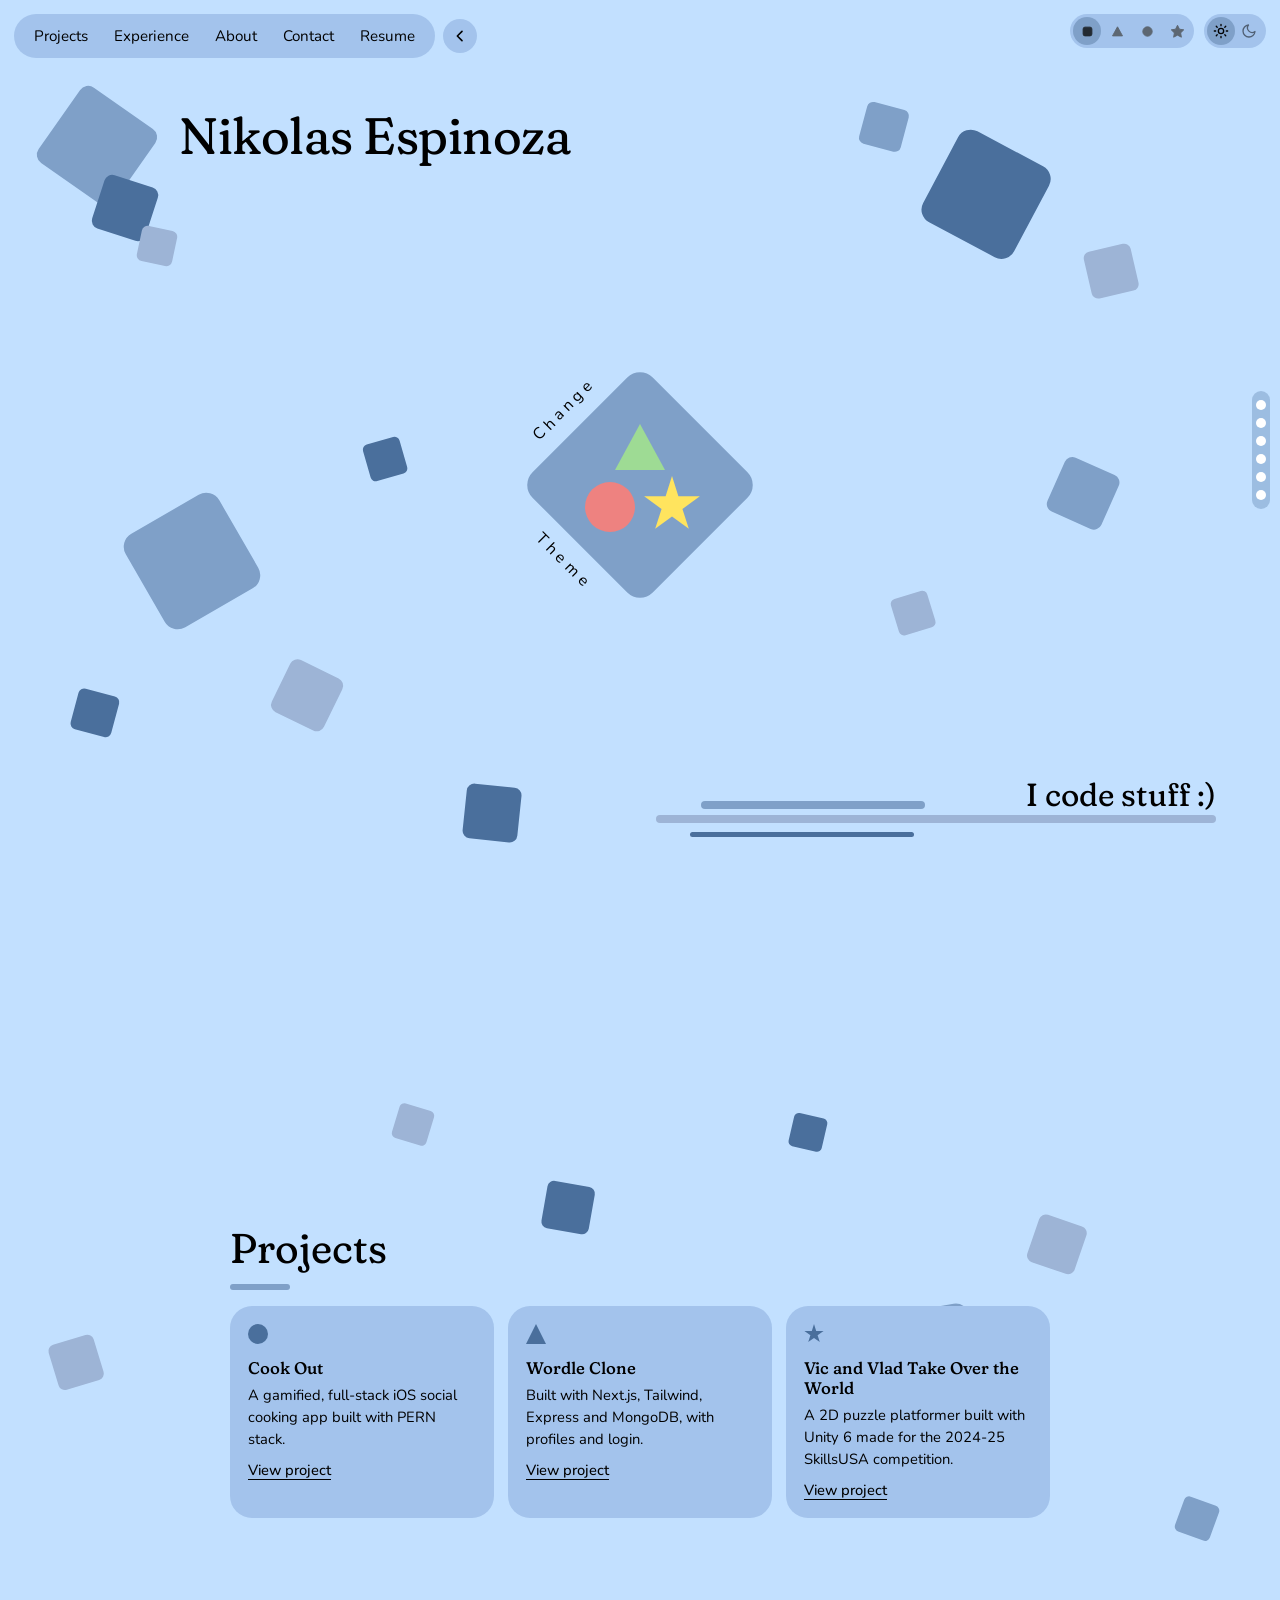
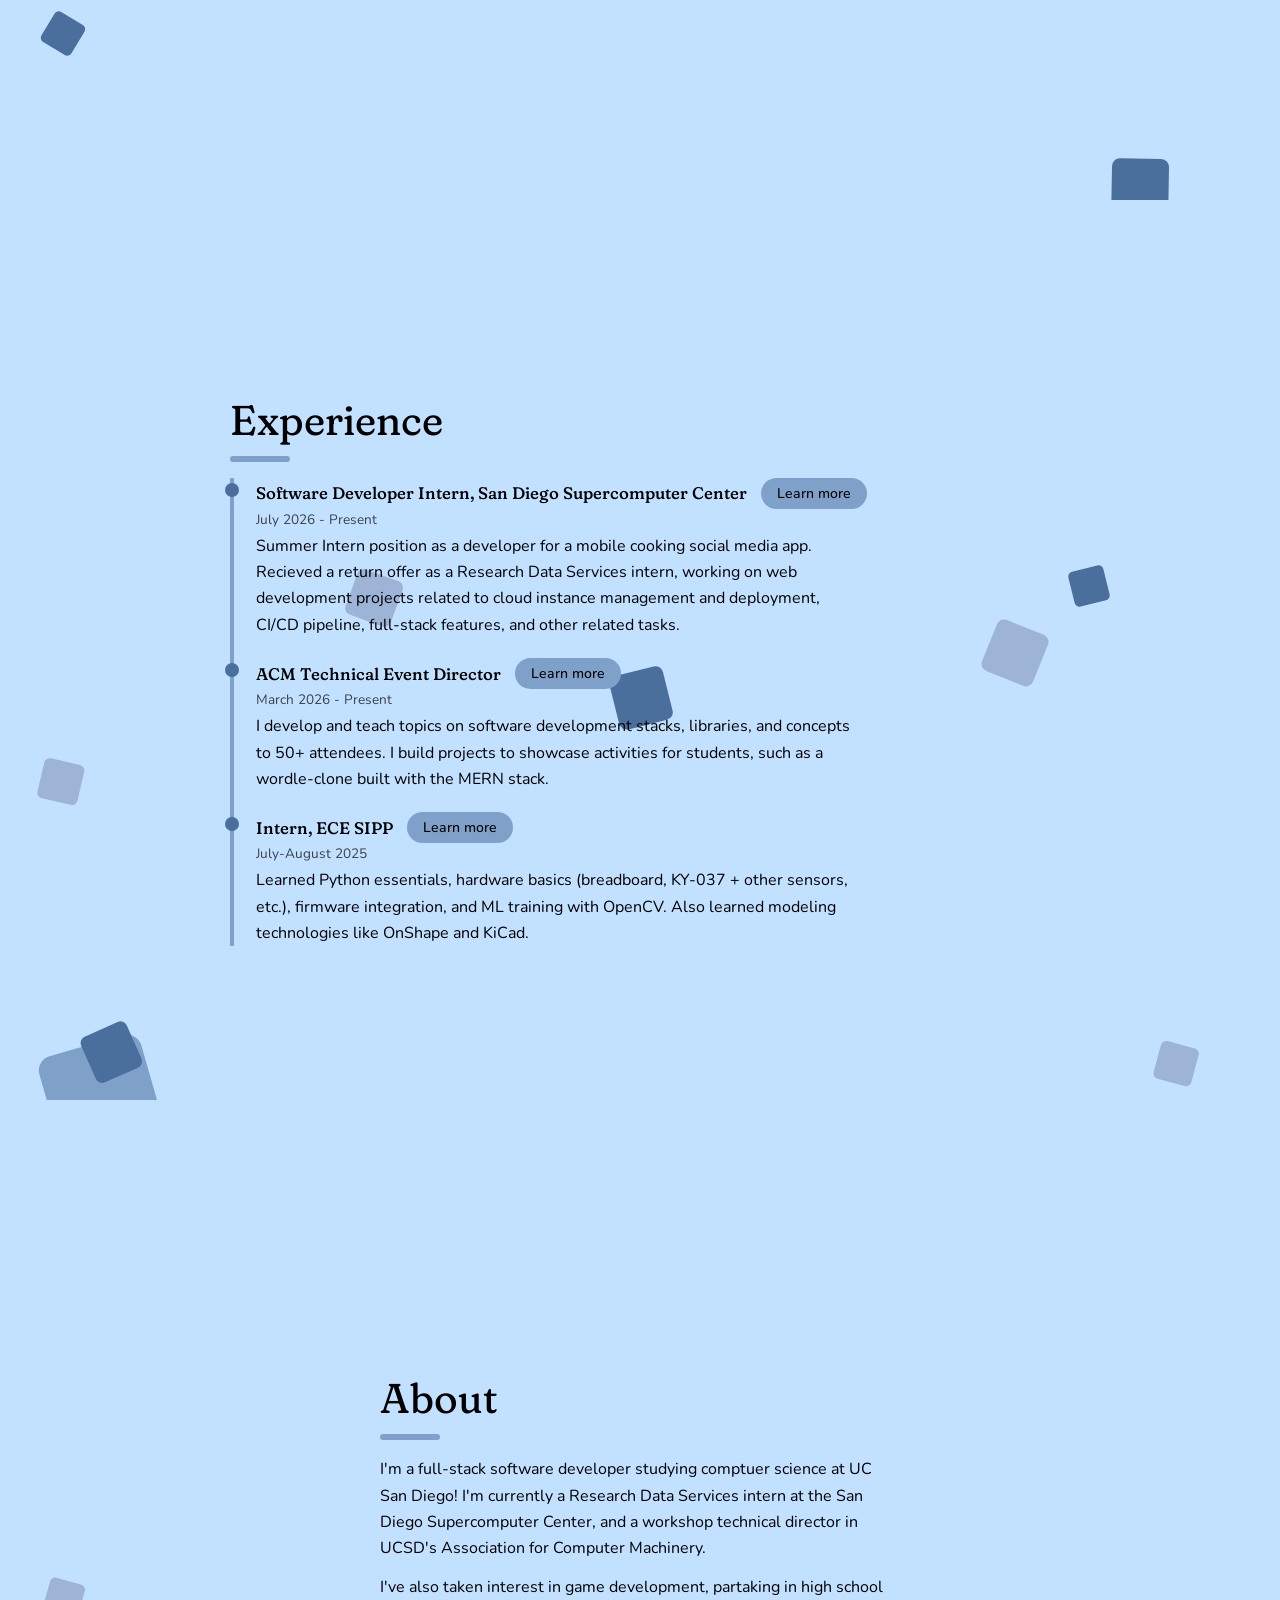
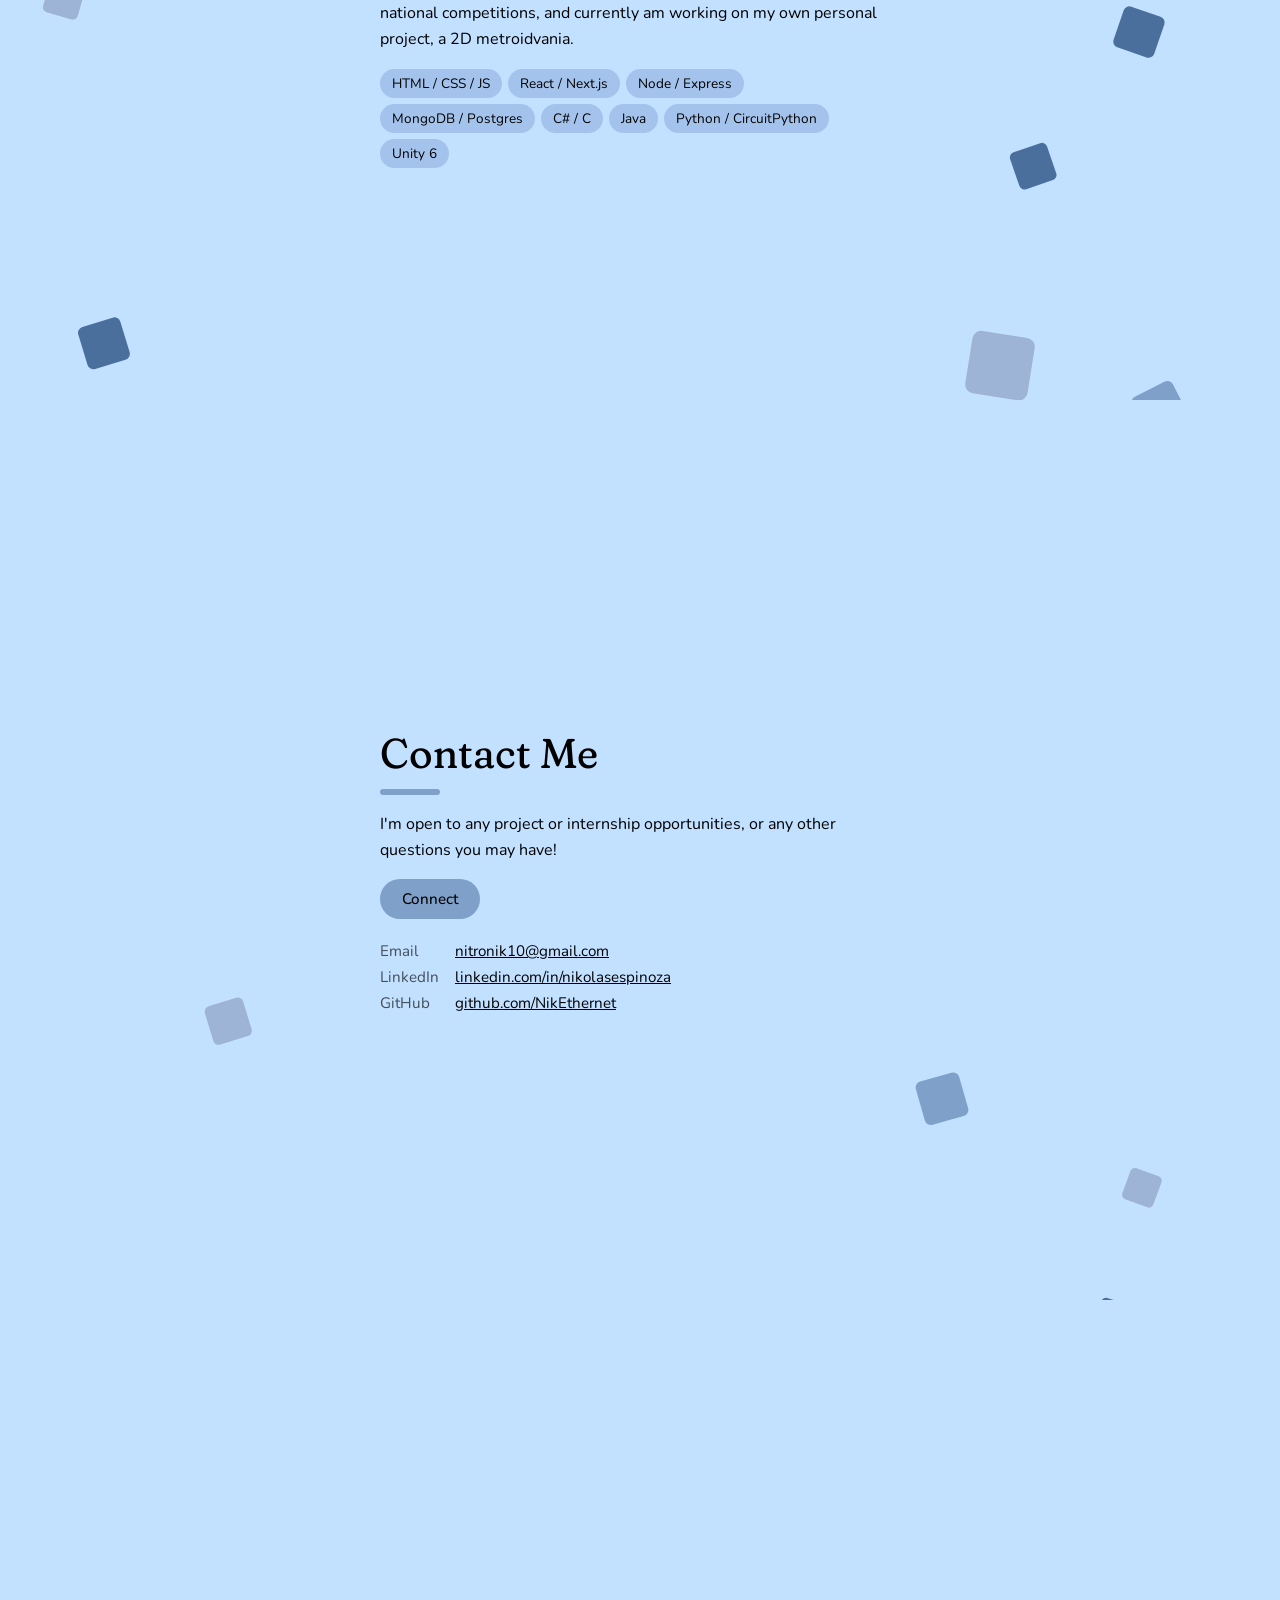
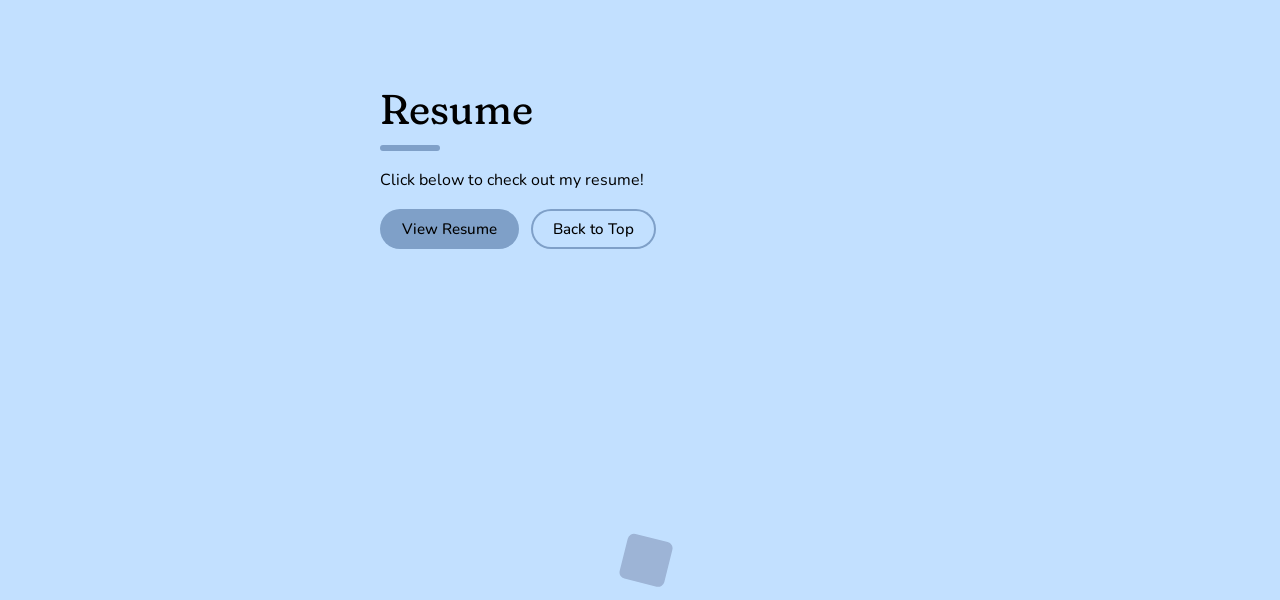
==== index.html @ 80a94f16 "Move website files into new portfolio repository" ====
<!DOCTYPE html>
<html lang="en" data-shape="square" data-mode="light">
<head>
  <meta charset="UTF-8">
  <meta name="viewport" content="width=device-width, initial-scale=1">
  <title>Nikolas Espinoza</title>
  <link rel="preconnect" href="https://fonts.googleapis.com">
  <link href="https://fonts.googleapis.com/css2?family=Fraunces:opsz,wght,SOFT@9..144,300..600,0..100&family=Nunito:wght@300..700&display=swap" rel="stylesheet">
  <script>
    /* restore the saved look before first paint: light/dark (else the system setting) and the shape theme */
    (function () {
      var root = document.documentElement;
      try {
        var m = localStorage.getItem("mode");
        if (m !== "light" && m !== "dark") m = matchMedia("(prefers-color-scheme: dark)").matches ? "dark" : "light";
        root.dataset.mode = m;
        var s = JSON.parse(localStorage.getItem("shapeTheme"));
        if (["square", "triangle", "circle", "star"].indexOf(s.active) > -1) root.dataset.shape = s.active;
      } catch (e) {}
    })();
  </script>
  <link rel="stylesheet" href="style.css">
</head>
<body>

  <!-- Top nav pill + collapse button -->
  <header class="topbar">
    <nav class="nav" id="nav" aria-label="Main">
      <a href="#projects">Projects</a>
      <a href="#experience">Experience</a>
      <a href="#about">About</a>
      <a href="#contact">Contact</a>
      <a href="#resume">Resume</a>
    </nav>
    <button class="nav-toggle" id="navToggle" aria-label="Collapse navigation" aria-expanded="true">
      <svg viewBox="0 0 24 24" width="22" height="22" fill="none" stroke="currentColor" stroke-width="2.4" stroke-linecap="round" stroke-linejoin="round"><path d="M15 5l-7 7 7 7"/></svg>
    </button>
  </header>

  <!-- Shape theme switch, left of the light / dark switch -->
  <div class="shape-toggle" id="shapeToggle" role="radiogroup" aria-label="Shape theme">
    <span class="knob"></span>
    <button data-shape="square" role="radio" aria-checked="true" aria-label="Square theme" title="Square"><svg viewBox="0 0 24 24" aria-hidden="true"><rect x="5" y="5" width="14" height="14" rx="3"/></svg></button>
    <button data-shape="triangle" role="radio" aria-checked="false" aria-label="Triangle theme" title="Triangle"><svg viewBox="0 0 24 24" aria-hidden="true"><path d="M12 4.5 20 19H4z"/></svg></button>
    <button data-shape="circle" role="radio" aria-checked="false" aria-label="Circle theme" title="Circle"><svg viewBox="0 0 24 24" aria-hidden="true"><circle cx="12" cy="12" r="7.5"/></svg></button>
    <button data-shape="star" role="radio" aria-checked="false" aria-label="Star theme" title="Star"><svg viewBox="0 0 24 24" aria-hidden="true"><path d="M12 2l3.1 6.3 6.9 1-5 4.9 1.2 6.9L12 17.8 5.8 21.1 7 14.2 2 9.3l6.9-1z"/></svg></button>
  </div>

  <!-- Light / dark switch, top right -->
  <button class="mode-toggle" id="modeToggle" role="switch" aria-checked="false" aria-label="Dark mode" title="Light / dark mode">
    <span class="knob"></span>
    <svg class="sun" viewBox="0 0 24 24" aria-hidden="true"><circle cx="12" cy="12" r="4"/><path d="M12 2v2M12 20v2M4.9 4.9l1.4 1.4M17.7 17.7l1.4 1.4M2 12h2M20 12h2M4.9 19.1l1.4-1.4M17.7 6.3l1.4-1.4"/></svg>
    <svg class="moon" viewBox="0 0 24 24" aria-hidden="true"><path d="M21 12.8A9 9 0 1 1 11.2 3a7 7 0 0 0 9.8 9.8z"/></svg>
  </button>

  <!-- Right-side page stoppers -->
  <nav class="dots" id="dots" aria-label="Page sections">
    <a href="#home" data-target="home" aria-label="Home"></a>
    <a href="#projects" data-target="projects" aria-label="Projects"></a>
    <a href="#experience" data-target="experience" aria-label="Experience"></a>
    <a href="#about" data-target="about" aria-label="About"></a>
    <a href="#contact" data-target="contact" aria-label="Contact"></a>
    <a href="#resume" data-target="resume" aria-label="Resume"></a>
  </nav>

  <main id="pages">

    <!-- HOME -->
    <section class="page home" id="home">
      <div class="hero-title">
        <div class="deco" aria-hidden="true"><i></i><i></i><i></i></div>
        <h1 class="name">Nikolas Espinoza</h1>
      </div>

      <div class="diamond" role="group" aria-label="Change theme">
        <span class="diamond-shape"></span>
        <span class="word word-top" aria-hidden="true">Change</span>
        <span class="word word-bottom" aria-hidden="true">Theme</span>
        <button class="slot slot-0" data-shape="triangle" aria-label="Switch to triangle theme"></button>
        <button class="slot slot-1" data-shape="circle" aria-label="Switch to circle theme"></button>
        <button class="slot slot-2" data-shape="star" aria-label="Switch to star theme"></button>
      </div>

      <div class="tagline">
        <p>I code stuff :)</p>
        <span class="bar b1"></span><span class="bar b2"></span><span class="bar b3"></span>
      </div>
    </section>

    <!-- PROJECTS -->
    <section class="page content" id="projects">
      <div class="panel wide">
        <h2>Projects</h2>
        <div class="cards">
          <article class="card">
            <span class="shape s-circle"></span>
            <h3>Cook Out</h3>
            <p>A gamified, full-stack iOS social cooking app built with PERN stack.</p>
            <a href="project-cook-out.html" class="link">View project</a>
          </article>
          <article class="card">
            <span class="shape s-tri"></span>
            <h3>Wordle Clone</h3>
            <p>Built with Next.js, Tailwind, Express and MongoDB, with profiles and login.</p>
            <a href="project-wordle-clone.html" class="link">View project</a>
          </article>
          <article class="card">
            <span class="shape s-star"></span>
            <h3>Vic and Vlad Take Over the World</h3>
            <p>A 2D puzzle platformer built with Unity 6 made for the 2024-25 SkillsUSA competition.</p>
            <a href="project-next.html" class="link">View project</a>
          </article>
        </div>
      </div>
    </section>

    <!-- EXPERIENCE -->
    <section class="page content" id="experience">
      <div class="panel wide">
        <h2>Experience</h2>
        <ol class="timeline">
          <li>
            <div class="tl-head">
              <h3>Software Developer Intern, San Diego Supercomputer Center</h3>
              <a class="btn sm" href="experience-sdsc.html">Learn more</a>
            </div>
            <span class="when">July 2026 - Present</span>
            <p>Summer Intern position as a developer for a mobile cooking social media app. 
              Recieved a return offer as a Research Data Services intern, working on web development 
              projects related to cloud instance management and deployment, CI/CD pipeline,
               full-stack features, and other related tasks.</p>
          </li>
          <li>
            <div class="tl-head">
              <h3>ACM Technical Event Director</h3>
              <a class="btn sm" href="experience-acm.html">Learn more</a>
            </div>
            <span class="when">March 2026 - Present</span>
            <p>I develop and teach topics on software development stacks, libraries, and 
              concepts to 50+ attendees. I build projects to showcase activities for students,
              such as a wordle-clone built with the MERN stack.</p>
          </li>
          <li>
            <div class="tl-head">
              <h3>Intern, ECE SIPP</h3>
              <a class="btn sm" href="experience-ece.html">Learn more</a>
            </div>
            <span class="when">July-August 2025</span>
            <p>Learned Python essentials, hardware basics (breadboard, KY-037 + other sensors,
               etc.), firmware integration, and ML training with OpenCV. Also learned modeling
                technologies like OnShape and KiCad.</p>
          </li>
        </ol>
      </div>
    </section>

    <!-- ABOUT -->
    <section class="page content" id="about">
      <div class="panel">
        <h2>About</h2>
        <p>I'm a full-stack software developer studying comptuer science at UC San Diego! 
          I'm currently a Research Data Services intern at the San Diego Supercomputer 
          Center, and a workshop technical director in UCSD's Association for Computer 
          Machinery.</p>
        <p>I've also taken interest in game development, partaking in high school national
           competitions, and currently am working on my own personal project, a 2D 
           metroidvania.</p>
        <ul class="chips">
          <li>HTML / CSS / JS</li><li>React / Next.js</li><li>Node / Express</li>
          <li>MongoDB / Postgres</li><li>C# / C</li><li>Java</li>
          <li>Python / CircuitPython</li><li>Unity 6</li>
        </ul>
      </div>
    </section>

    <!-- CONTACT -->
    <section class="page content" id="contact">
      <div class="panel">
        <h2>Contact Me</h2>
        <p>I'm open to any project or internship opportunities, or any other questions you may have!</p>
        <a class="btn" href="mailto:nitronik10@gmail.com?subject=Hello%20Nikolas">Connect</a>
        <dl class="contact-list">
          <dt>Email</dt>
          <dd><a href="mailto:nitronik10@gmail.com"> nitronik10@gmail.com</a></dd>
          <dt>LinkedIn</dt>
          <dd><a href="https://www.linkedin.com/in/nikolasespinoza" target="_blank" rel="noopener">linkedin.com/in/nikolasespinoza</a></dd>
          <dt>GitHub</dt>
          <dd><a href="https://github.com/NikEthernet" target="_blank" rel="noopener">github.com/NikEthernet</a></dd>
        </dl>
      </div>
    </section>

    <!-- RESUME -->
    <section class="page content" id="resume">
      <div class="panel">
        <h2>Resume</h2>
        <p>Click below to check out my resume!</p>
        <!-- TODO: paste your Google Drive share link here (Share > "Anyone with the link" > Copy link) -->
        <a class="btn" href="https://drive.google.com/file/d/1xLxth-bOtL18mXdNmkfB3J53CXIdCofQ/view" target="_blank" rel="noopener">View Resume</a>
        <a class="btn ghost" href="#home">Back to Top</a>
      </div>
    </section>

  </main>
  <div class="burst" id="burst" aria-hidden="true"></div>
  <script src="script.js"></script>
</body>
</html>
---- style.css ----
/* ---------- Palettes: one per shape, tinted to that shape's color ---------- */
:root { --ink: #000; --on-accent: #fff; --radius: 22px; --display: "Fraunces", Georgia, serif; }
html[data-shape="square"]   { --bg:#c2e0ff; --pill:#a3c3ec; --slate:#7fa0c8; --slate-dark:#4a6f9c; --slate-light:#9db4d6; }
html[data-shape="triangle"] { --bg:#d0f0c6; --pill:#a9dba0; --slate:#7fb577; --slate-dark:#4a8a45; --slate-light:#a9d5a2; }
html[data-shape="circle"]   { --bg:#ffd3d1; --pill:#f5aaa8; --slate:#e0807d; --slate-dark:#c2504d; --slate-light:#f0a3a0; }
html[data-shape="star"]     { --bg:#fff2b0; --pill:#f6e382; --slate:#d9bf4a; --slate-dark:#8f7a14; --slate-light:#ecd674; }

/* ---------- Dark mode: the same four shape palettes, deep and muted ---------- */
html[data-mode="dark"] { --ink: #eef1f6; --on-accent: #0f1a2a; color-scheme: dark; }
html[data-mode="dark"][data-shape="square"]   { --bg:#0c1b33; --pill:#172d4f; --slate:#2b5083; --slate-dark:#74a3e0; --slate-light:#1f3e6a; }
html[data-mode="dark"][data-shape="triangle"] { --bg:#0d2012; --pill:#173a1f; --slate:#2f6b3a; --slate-dark:#7bd08a; --slate-light:#204d29; }
html[data-mode="dark"][data-shape="circle"]   { --bg:#2a0f14; --pill:#4a1a21; --slate:#8f3a44; --slate-dark:#f08a92; --slate-light:#66262e; }
html[data-mode="dark"][data-shape="star"]     { --bg:#261f06; --pill:#473a0c; --slate:#8a7414; --slate-dark:#f0d048; --slate-light:#5e4d0e; }
html[data-mode="dark"] .slot[data-shape="square"]::before { background: #84b0e6; }

* { box-sizing: border-box; margin: 0; }
html { scroll-snap-type: y mandatory; scroll-behavior: smooth; }
/* no visible scrollbar: the dot sidebar handles navigation (wheel, keys and touch still scroll) */
html { scrollbar-width: none; -ms-overflow-style: none; }
html::-webkit-scrollbar, body::-webkit-scrollbar { display: none; }
body { font-family: "Nunito", system-ui, sans-serif; background: var(--bg); color: var(--ink); font-size: 15px; transition: background .4s; }
a { color: inherit; }
:focus-visible { outline: 2px solid var(--slate-dark); outline-offset: 3px; }

/* ---------- Cozy display type for headers and subheaders ---------- */
.name, .tagline p, .panel h2, .card h3, .timeline h3, .write-up h3 { font-family: var(--display); font-variation-settings: "SOFT" 100, "WONK" 0; font-optical-sizing: auto; }

/* ---------- Pages (stoppers) ---------- */
.page { position: relative; min-height: 100vh; min-height: 100dvh; scroll-snap-align: start; scroll-snap-stop: always; overflow: hidden; display: grid; place-items: center; padding: 90px 6vw 50px; }

/* ---------- Top bar ---------- */
.topbar { position: fixed; top: 14px; left: 14px; z-index: 20; display: flex; gap: 8px; align-items: center; max-width: calc(100vw - 28px); }
.nav { display: flex; gap: 2px; padding: 0 8px; height: 44px; align-items: center; background: var(--pill); border-radius: 999px; overflow: hidden; max-width: 600px; transition: max-width .45s ease, padding .45s, opacity .3s, background .4s; }
.nav a { text-decoration: none; padding: 6px 12px; font-size: .95rem; white-space: nowrap; border-radius: 999px; transition: background .2s; }
.nav a:hover, .nav a.active { background: color-mix(in srgb, var(--slate) 35%, transparent); }
.nav-toggle { width: 34px; height: 34px; flex: none; border: 0; border-radius: 50%; background: var(--pill); color: var(--ink); cursor: pointer; display: grid; place-items: center; transition: background .4s; }
.nav-toggle svg { width: 16px; height: 16px; transition: transform .4s; }
.topbar.collapsed .nav { max-width: 0; padding: 0; opacity: 0; }
.topbar.collapsed .nav-toggle svg { transform: rotate(180deg); }

/* ---------- Light / dark switch ---------- */
.mode-toggle { position: fixed; top: 14px; right: 14px; z-index: 20; width: 62px; height: 34px; padding: 0; border: 0; border-radius: 999px; background: var(--pill); color: var(--ink); cursor: pointer; transition: background .4s; }
.mode-toggle .knob { position: absolute; top: 3px; left: 3px; width: 28px; height: 28px; border-radius: 50%; background: var(--slate); transition: transform .3s cubic-bezier(.4, 1.3, .5, 1), background .4s; }
html[data-mode="dark"] .mode-toggle .knob { transform: translateX(28px); }
.mode-toggle svg { position: absolute; top: 9px; width: 16px; height: 16px; fill: none; stroke: currentColor; stroke-width: 2; stroke-linecap: round; stroke-linejoin: round; opacity: 1; transition: opacity .3s; }
.mode-toggle .sun { left: 9px; }
.mode-toggle .moon { right: 9px; opacity: .5; }
html[data-mode="dark"] .mode-toggle .sun { opacity: .5; }
html[data-mode="dark"] .mode-toggle .moon { opacity: 1; }

/* ---------- Shape theme switch (left of the light / dark switch) ---------- */
.shape-toggle { --gray: #5d6772; --gray-on: #232a31; position: fixed; top: 14px; right: 86px; z-index: 20; display: flex; gap: 2px; padding: 3px; height: 34px; border-radius: 999px; background: var(--pill); transition: background .4s; }
html[data-mode="dark"] .shape-toggle { --gray: #8e99a6; --gray-on: #f2f5f9; }
.shape-toggle .knob { position: absolute; top: 3px; left: 3px; width: 28px; height: 28px; border-radius: 50%; background: var(--slate); transition: transform .3s cubic-bezier(.4, 1.3, .5, 1), background .4s; }
html[data-shape="triangle"] .shape-toggle .knob { transform: translateX(30px); }
html[data-shape="circle"]   .shape-toggle .knob { transform: translateX(60px); }
html[data-shape="star"]     .shape-toggle .knob { transform: translateX(90px); }
.shape-toggle button { position: relative; z-index: 1; width: 28px; height: 28px; padding: 0; border: 0; border-radius: 50%; background: none; color: var(--gray); cursor: pointer; display: grid; place-items: center; transition: color .25s; }
.shape-toggle button:hover, .shape-toggle button[aria-checked="true"] { color: var(--gray-on); }
.shape-toggle svg { width: 15px; height: 15px; fill: currentColor; stroke: currentColor; stroke-width: 1.5; stroke-linejoin: round; }

/* ---------- Right-side page dots (small, quiet) ---------- */
.dots { position: fixed; right: 10px; top: 50%; transform: translateY(-50%); z-index: 20; display: flex; flex-direction: column; gap: 10px; padding: 10px 5px; background: color-mix(in srgb, var(--slate) 55%, transparent); border-radius: 999px; }
.dots a { position: relative; width: 8px; height: 8px; border-radius: 50%; background: #fff; opacity: .5; transition: opacity .2s, transform .2s; }
.dots a::after { content: ""; position: absolute; inset: -6px; }
.dots a:hover { opacity: .8; }
.dots a.active { opacity: 1; transform: scale(1.25); }

/* ---------- Decorations: three shapes, form follows the active theme ---------- */
.deco { position: absolute; top: 100px; left: 4%; width: 140px; height: 180px; pointer-events: none; }
.deco i { position: absolute; display: block; border-radius: 10px; transition: background .4s; }
.deco i:nth-child(1) { width: 92px; height: 92px; background: var(--slate); transform: rotate(35deg); left: 0; top: 0; }
.deco i:nth-child(2) { width: 56px; height: 56px; background: var(--slate-dark); transform: rotate(18deg); left: 46px; top: 80px; border-radius: 8px; }
.deco i:nth-child(3) { width: 36px; height: 36px; background: var(--slate-light); transform: rotate(12deg); left: 88px; top: 128px; border-radius: 6px; }
html[data-shape="triangle"] .deco i, html[data-shape="triangle"] .scatter i { border-radius: 0; clip-path: polygon(50% 0, 100% 100%, 0 100%); scale: 1.15; }
html[data-shape="circle"]   .deco i, html[data-shape="circle"] .scatter i { border-radius: 50%; }
html[data-shape="star"]     .deco i, html[data-shape="star"] .scatter i { border-radius: 0; scale: 1.3; clip-path: polygon(50% 0,61% 35%,98% 35%,68% 57%,79% 91%,50% 70%,21% 91%,32% 57%,2% 35%,39% 35%); }
@keyframes pop { from { scale: .6; opacity: 0; } }
.swapped .deco i, .swapped .scatter i { animation: pop .35s ease-out; }

/* ---------- Home ---------- */
/* name is anchored to the shape cluster and tucked slightly over its corner, like the design */
.hero-title { position: absolute; top: 100px; left: 4%; }
.home .deco { top: 0; left: 0; }
.name { position: absolute; z-index: 1; left: 128px; top: 8px; font-weight: 400; font-size: clamp(1.6rem, 4.4vw, 3.2rem); line-height: 1.1; white-space: nowrap; letter-spacing: -.01em; }

.diamond { position: relative; width: 260px; height: 260px; margin-top: 30px; color: var(--ink); }
.diamond-shape { position: absolute; inset: 45px; background: var(--slate); border-radius: 18px; transform: rotate(45deg); transition: background .4s; }
.word { position: absolute; z-index: 1; font-size: 1rem; letter-spacing: .28em; white-space: nowrap; pointer-events: none; }
.word-top    { left: 54px; top: 54px;  transform: translate(-50%, -50%) rotate(-45deg); }
.word-bottom { left: 54px; top: 206px; transform: translate(-50%, -50%) rotate(45deg); }

/* shape picker buttons sitting inside the diamond */
.slot { position: absolute; z-index: 2; width: 58px; height: 58px; padding: 0; border: 0; background: none; cursor: pointer; }
.slot::before { content: ""; position: absolute; inset: 4px; transition: transform .2s; }
.slot:hover::before { transform: scale(1.12); }
.slot:active::before { transform: scale(.92); }
.slot-0 { left: 101px; top: 63px; }
.slot-1 { left: 71px;  top: 123px; }
.slot-2 { left: 133px; top: 121px; }
.slot[data-shape="square"]::before   { background: #4f77a8; border-radius: 9px; }
.slot[data-shape="triangle"]::before { background: #9edb94; clip-path: polygon(50% 4%, 100% 96%, 0 96%); }
.slot[data-shape="circle"]::before   { background: #ee8280; border-radius: 50%; }
.slot[data-shape="star"]::before     { background: #ffe45e; inset: 0; clip-path: polygon(50% 0,61% 35%,98% 35%,68% 57%,79% 91%,50% 70%,21% 91%,32% 57%,2% 35%,39% 35%); }
@keyframes slotpop { from { transform: scale(.2) rotate(-120deg); } }
.slot.pop::before { animation: slotpop .4s cubic-bezier(.3, 1.5, .5, 1); }

.tagline { position: absolute; right: 5vw; bottom: 9%; width: min(560px, 80vw); height: 40px; }
.tagline p { position: absolute; right: 0; bottom: 8px; font-size: clamp(1.1rem, 2.6vw, 2rem); font-weight: 400; line-height: 1; }
.bar { position: absolute; display: block; height: 8px; border-radius: 99px; transition: background .4s; }
.b1 { left: 8%; width: 40%; bottom: 10px; background: var(--slate); }
.b2 { left: 0; right: 0; bottom: -4px; background: var(--slate-light); }
.b3 { left: 6%; width: 40%; bottom: -18px; height: 5px; background: var(--slate-dark); }

/* ---------- Content pages ---------- */
.panel { width: min(520px, 100%); position: relative; z-index: 1; }
.panel.wide { width: min(820px, 100%); }
.panel h2 { font-weight: 400; font-size: clamp(1.8rem, 3.6vw, 2.6rem); margin-bottom: 16px; }
.panel h2::after { content: ""; display: block; width: 60px; height: 6px; border-radius: 99px; background: var(--slate); margin-top: 10px; }
.panel p { line-height: 1.65; font-size: 1rem; margin-bottom: 12px; max-width: 60ch; }
.chips { list-style: none; padding: 0; display: flex; flex-wrap: wrap; gap: 6px; margin-top: 16px; }
.chips li { background: var(--pill); padding: 5px 12px; border-radius: 999px; font-size: .85rem; }

.cards { display: grid; grid-template-columns: repeat(auto-fit, minmax(200px, 1fr)); gap: 14px; }
.card { background: var(--pill); border-radius: var(--radius); padding: 18px; position: relative; transition: transform .25s; }
.card:hover { transform: translateY(-4px); }
.card h3 { font-weight: 500; font-size: 1.05rem; margin: 34px 0 6px; }
.card p { font-size: .92rem; line-height: 1.5; margin-bottom: 10px; }
.shape { position: absolute; top: 18px; left: 18px; width: 20px; height: 20px; background: var(--slate-dark); }
.s-circle { border-radius: 50%; }
.s-tri { clip-path: polygon(50% 0,100% 100%,0 100%); }
.s-star { clip-path: polygon(50% 0,61% 35%,98% 35%,68% 57%,79% 91%,50% 70%,21% 91%,32% 57%,2% 35%,39% 35%); }
.link { font-weight: 500; font-size: .92rem; text-underline-offset: 4px; }

.timeline { list-style: none; padding: 0 0 0 22px; border-left: 4px solid var(--slate); display: grid; gap: 20px; }
.timeline li { position: relative; }
.timeline li::before { content: ""; position: absolute; left: -31px; top: 5px; width: 14px; height: 14px; border-radius: 50%; background: var(--slate-dark); }
.timeline h3 { font-weight: 500; font-size: 1.05rem; }
.when { font-size: .85rem; opacity: .7; }
.timeline p { margin: 4px 0 0; }

.btn { display: inline-block; font: inherit; font-size: .95rem; font-weight: 500; text-decoration: none; background: var(--slate); color: var(--ink); border: 0; border-radius: 999px; padding: 10px 22px; cursor: pointer; margin: 4px 8px 8px 0; transition: background .2s, color .2s; }
.btn:hover { background: var(--slate-dark); color: var(--on-accent); }
.btn.ghost { background: transparent; box-shadow: inset 0 0 0 2px var(--slate); }
.btn.ghost:hover { background: var(--slate-dark); }
.contact-list { display: grid; grid-template-columns: auto 1fr; gap: 6px 16px; margin-top: 14px; font-size: .95rem; }
.contact-list dt { opacity: .65; }
.contact-list dd { margin: 0; }

/* ---------- Scattered shapes on the other pages (shape follows the theme) ---------- */
.scatter { position: absolute; inset: 0; pointer-events: none; }
.scatter i { position: absolute; left: calc(var(--x) * 1%); top: calc(var(--y) * 1%); width: min(calc(var(--s) * 1vmin), calc(var(--s) * 9px)); aspect-ratio: 1; transform: translate(-50%, -50%) rotate(calc(var(--r) * 1deg)); border-radius: 14%; background: var(--slate); transition: background .4s; }
.scatter i.t2 { background: var(--slate-dark); }
.scatter i.t3 { background: var(--slate-light); }

/* ---------- Click bursts ---------- */
.burst { position: fixed; inset: 0; z-index: 15; pointer-events: none; overflow: hidden; }
.burst i { position: absolute; left: 0; top: 0; display: block; will-change: transform, opacity; }
.b-square { border-radius: 22%; }
.b-circle { border-radius: 50%; }
.b-triangle { clip-path: polygon(50% 0, 100% 100%, 0 100%); }
.b-star { clip-path: polygon(50% 0,61% 35%,98% 35%,68% 57%,79% 91%,50% 70%,21% 91%,32% 57%,2% 35%,39% 35%); }

/* ---------- Small screens ---------- */
@media (max-width: 720px) {
  .nav a { padding: 6px 8px; font-size: .78rem; }
  .nav { height: 38px; padding: 0 4px; }
  .deco { transform: scale(.7); transform-origin: top left; }
  .name { left: 92px; top: 4px; font-size: 1.5rem; }
  .page { padding-right: 34px; }
  .scatter i { opacity: .45; }
}
@media (prefers-reduced-motion: reduce) {
  html { scroll-behavior: auto; }
  * { transition: none !important; animation: none !important; }
}

@media (max-width: 640px) {
  .topbar:not(.collapsed) ~ .mode-toggle, .topbar:not(.collapsed) ~ .shape-toggle { opacity: 0; pointer-events: none; }
}

/* ---------- Write-up pages (one per project / experience) ---------- */
html.detail { scroll-snap-type: none; }
.page.detail-page { align-items: start; padding-top: 100px; padding-bottom: 90px; }
.panel.write-up { width: min(760px, 100%); }
.back { display: inline-block; margin-bottom: 18px; font-size: .95rem; text-decoration: none; opacity: .75; transition: opacity .2s, transform .2s; }
.back:hover { opacity: 1; transform: translateX(-3px); }
.detail-title { font-family: var(--display); font-variation-settings: "SOFT" 100, "WONK" 0; font-weight: 400; font-size: clamp(2rem, 4.4vw, 3.2rem); line-height: 1.1; margin-bottom: 12px; }
.detail-title::after { content: ""; display: block; width: 60px; height: 6px; border-radius: 99px; background: var(--slate); margin-top: 12px; }
.meta { font-size: .9rem; opacity: .7; margin-bottom: 4px; }
.lede { font-size: 1.12rem; line-height: 1.6; margin: 12px 0 4px; max-width: 58ch; }
.write-up h3 { font-weight: 500; font-size: 1.35rem; margin: 34px 0 10px; }
.write-up .chips { margin-top: 14px; }
.points { padding-left: 1.2em; display: grid; gap: 8px; line-height: 1.6; margin-bottom: 8px; max-width: 62ch; }
.points li::marker { color: var(--slate-dark); }
.todo { opacity: .6; font-style: italic; }
code { font-family: ui-monospace, SFMono-Regular, Menlo, monospace; font-size: .88em; background: var(--pill); padding: 1px 6px; border-radius: 6px; }
.btn.sm { padding: 6px 16px; font-size: .88rem; margin: 10px 8px 0 0; }

/* image slots: drop a file with the printed name into /images and it appears */
.shot { margin: 22px 0 6px; }
.shot-frame { position: relative; aspect-ratio: 16 / 9; display: grid; place-items: center; border-radius: var(--radius); background: color-mix(in srgb, var(--pill) 55%, transparent); border: 2px dashed var(--slate); overflow: hidden; }
.shot-frame:has(img) { border-color: transparent; }
.shot-frame img { position: absolute; inset: 0; z-index: 1; width: 100%; height: 100%; object-fit: cover; }
.shot-hint { position: relative; text-align: center; font-size: .9rem; opacity: .65; padding: 0 10px; }
.shot-hint small { display: block; font-size: .75rem; margin-top: 2px; word-break: break-all; }
.shot figcaption { font-size: .85rem; opacity: .7; margin-top: 8px; }
.shot.tall .shot-frame { aspect-ratio: 9 / 16; }
.gallery { display: grid; grid-template-columns: repeat(auto-fit, minmax(190px, 1fr)); gap: 14px; margin-top: 14px; }
.gallery.pair { grid-template-columns: repeat(auto-fit, minmax(280px, 1fr)); }
.gallery .shot { margin: 0; }

.pager { display: flex; justify-content: space-between; gap: 12px; flex-wrap: wrap; margin-top: 46px; }
.pager a { text-decoration: none; background: var(--pill); padding: 10px 18px; border-radius: 999px; font-weight: 500; font-size: .95rem; transition: background .2s, color .2s; }
.pager a:hover { background: var(--slate-dark); color: var(--on-accent); }
.pager .next { margin-left: auto; }

/* Learn more button sits right next to each experience title */
.tl-head { display: flex; align-items: center; flex-wrap: wrap; gap: 6px 14px; }
.tl-head .btn { margin: 0; }

/* ---------- Collapsible photo section ---------- */
.fold { margin-top: 34px; }
.fold > summary { list-style: none; cursor: pointer; display: flex; align-items: center; gap: 10px; border-radius: 12px; }
.fold > summary::-webkit-details-marker { display: none; }
.fold > summary h3 { margin: 0; }
.fold > summary .count { font-size: .8rem; background: var(--pill); padding: 2px 10px; border-radius: 999px; }
.fold > summary::after { content: ""; margin-left: auto; margin-right: 6px; width: 9px; height: 9px; border-right: 2.5px solid currentColor; border-bottom: 2.5px solid currentColor; transform: rotate(45deg) translate(-2px, -2px); opacity: .7; transition: transform .25s; }
.fold[open] > summary::after { transform: rotate(-135deg) translate(-2px, -2px); }
.gallery.phones { grid-template-columns: repeat(auto-fill, minmax(200px, 1fr)); gap: 16px; margin-top: 16px; }
.gallery.phones .shot-frame { aspect-ratio: 1 / 2; }
.gallery.phones .shot-frame img { object-position: top; }
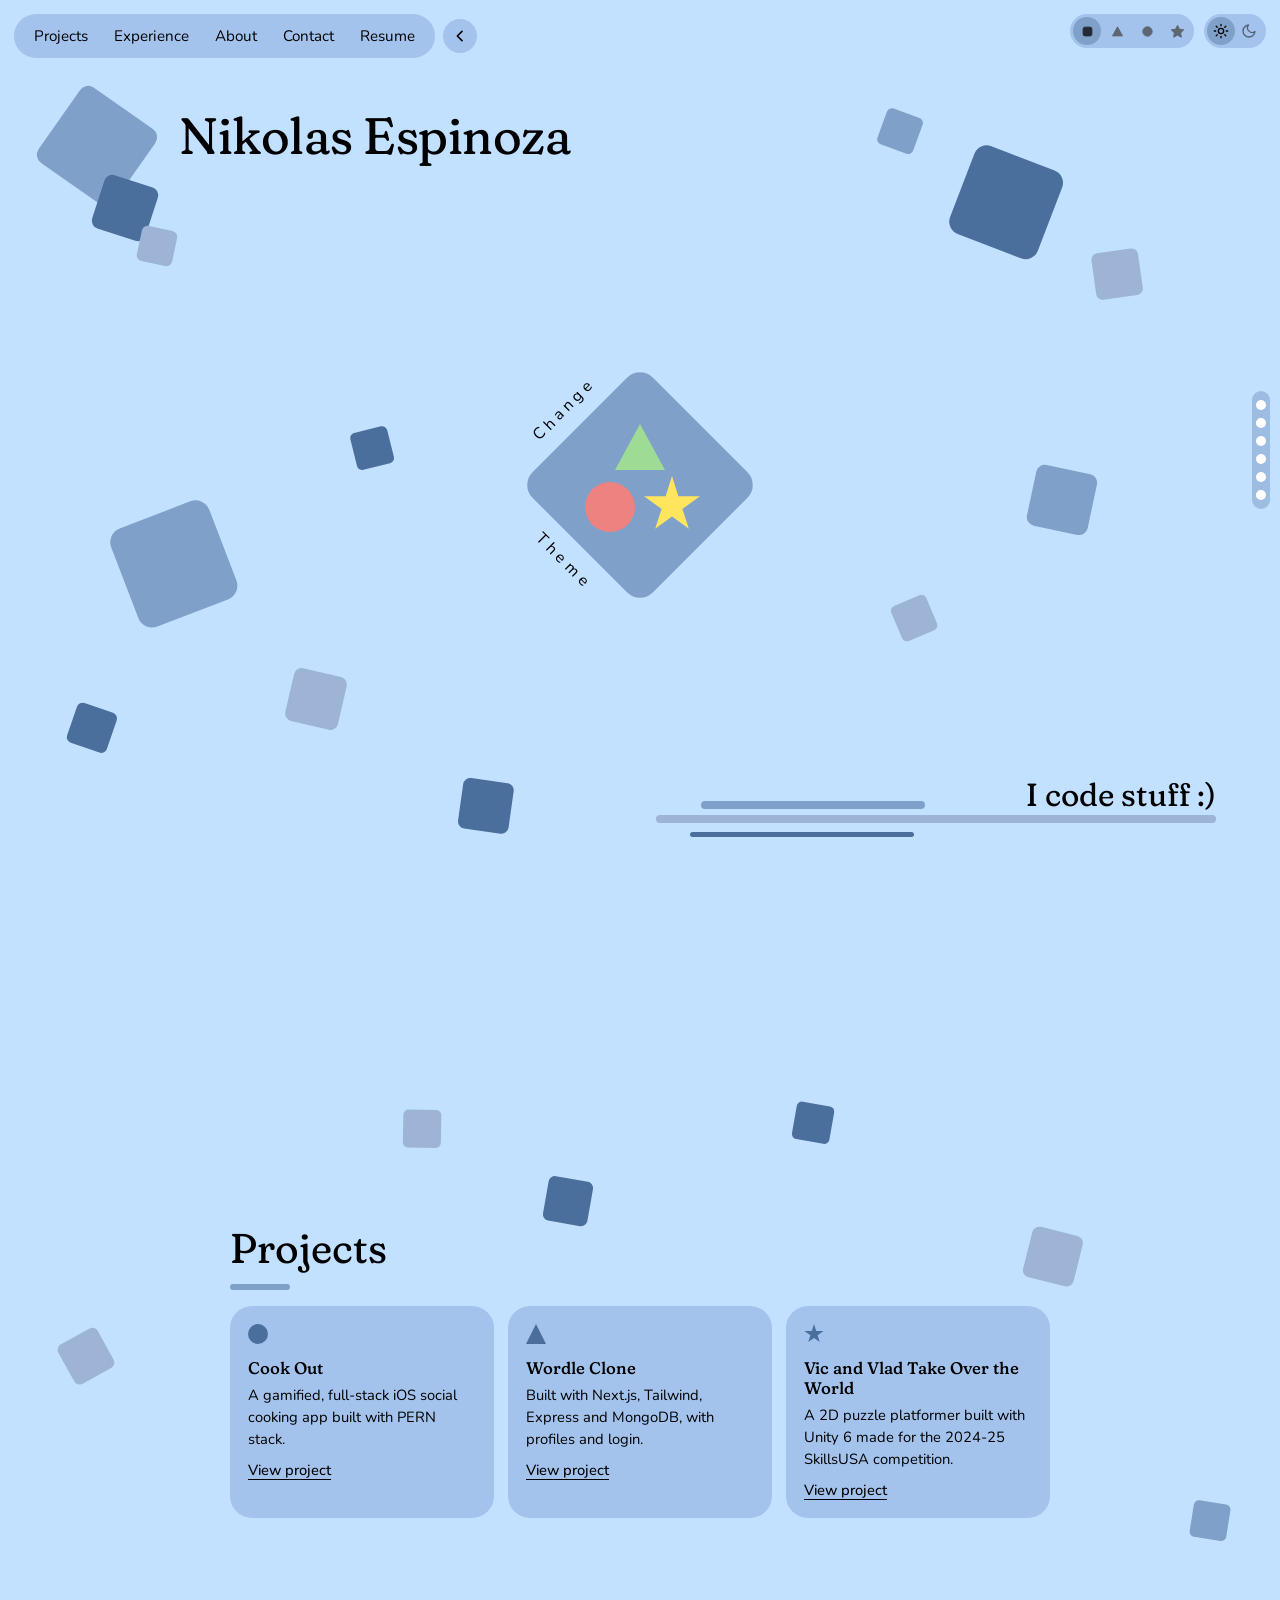
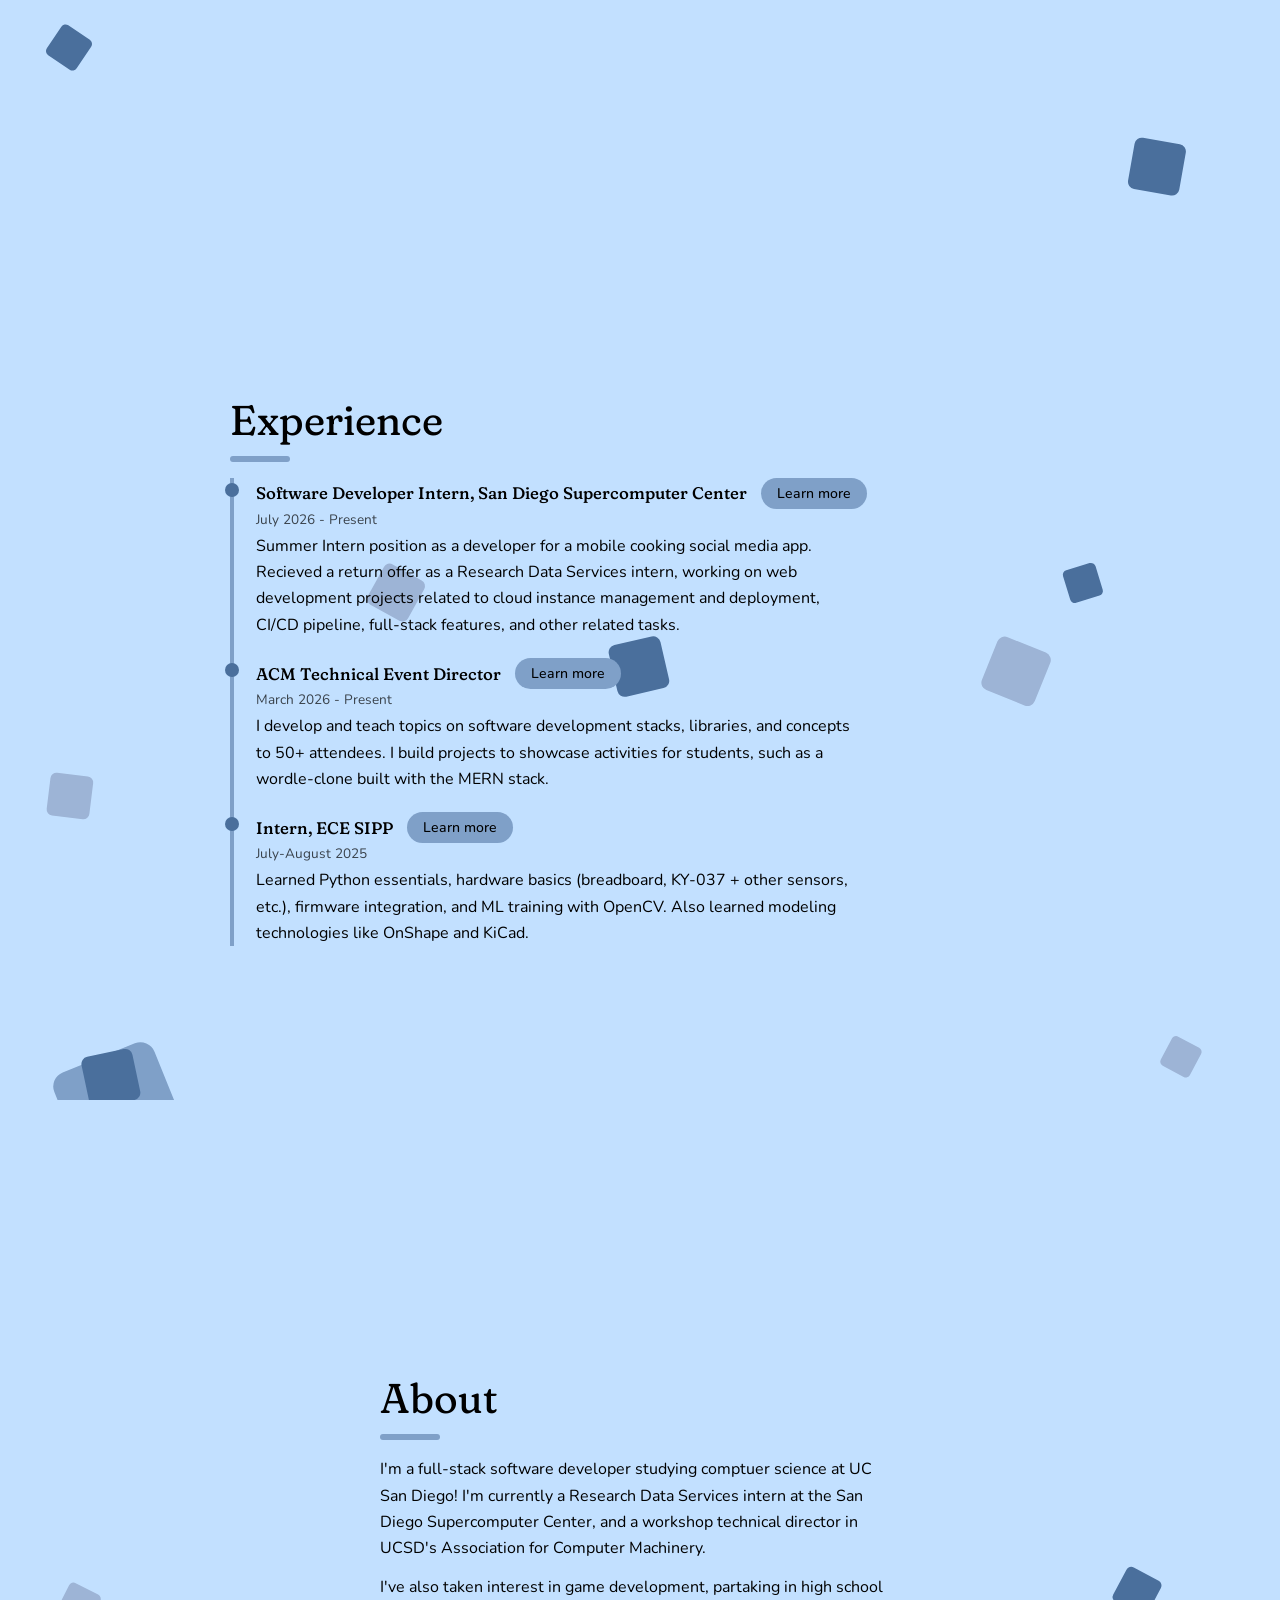
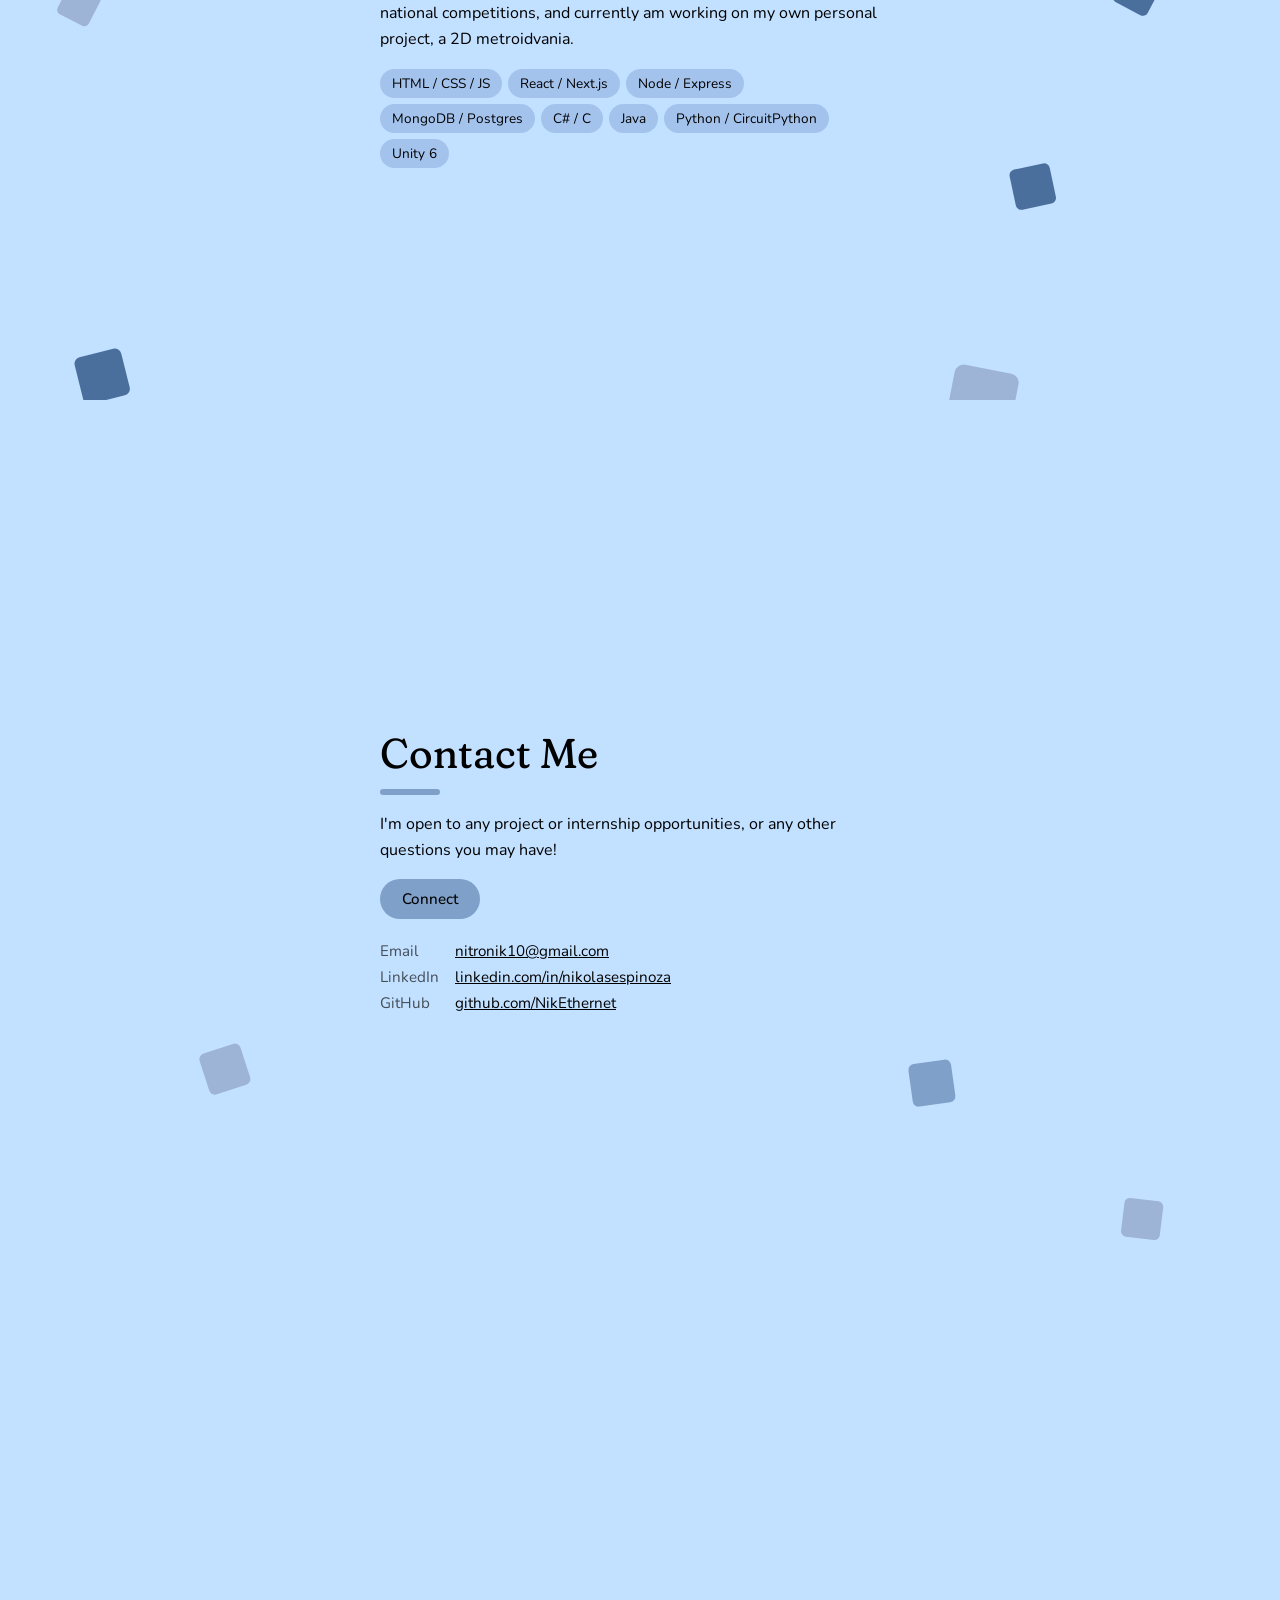
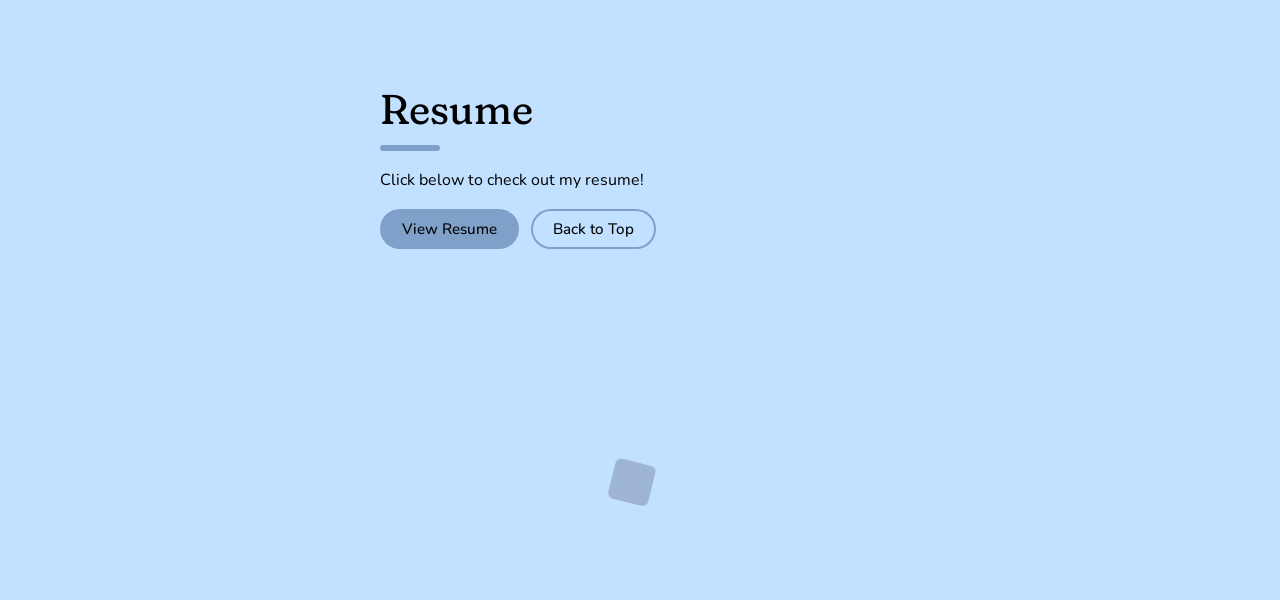
==== commit fefb2de1: "Updated resume link" ====
--- a/index.html
+++ b/index.html
@@ -196,7 +196,7 @@
         <h2>Resume</h2>
         <p>Click below to check out my resume!</p>
         <!-- TODO: paste your Google Drive share link here (Share > "Anyone with the link" > Copy link) -->
-        <a class="btn" href="https://drive.google.com/file/d/1xLxth-bOtL18mXdNmkfB3J53CXIdCofQ/view" target="_blank" rel="noopener">View Resume</a>
+        <a class="btn" href="https://drive.google.com/file/d/1YuXuM8rxNKFeZx-Fd0sk7YoHDjEVAYNP/" target="_blank" rel="noopener">View Resume</a>
         <a class="btn ghost" href="#home">Back to Top</a>
       </div>
     </section>
@@ -205,4 +205,4 @@
   <div class="burst" id="burst" aria-hidden="true"></div>
   <script src="script.js"></script>
 </body>
-</html>+</html>
--- a/style.css
+++ b/style.css
@@ -1,5 +1,5 @@
 /* ---------- Palettes: one per shape, tinted to that shape's color ---------- */
-:root { --ink: #000; --on-accent: #fff; --radius: 22px; --display: "Fraunces", Georgia, serif; }
+:root { --ink: #000; --on-accent: #fff; --radius: 1.375rem; --display: "Fraunces", Georgia, serif; }
 html[data-shape="square"]   { --bg:#c2e0ff; --pill:#a3c3ec; --slate:#7fa0c8; --slate-dark:#4a6f9c; --slate-light:#9db4d6; }
 html[data-shape="triangle"] { --bg:#d0f0c6; --pill:#a9dba0; --slate:#7fb577; --slate-dark:#4a8a45; --slate-light:#a9d5a2; }
 html[data-shape="circle"]   { --bg:#ffd3d1; --pill:#f5aaa8; --slate:#e0807d; --slate-dark:#c2504d; --slate-light:#f0a3a0; }
@@ -14,64 +14,67 @@
 html[data-mode="dark"] .slot[data-shape="square"]::before { background: #84b0e6; }
 
 * { box-sizing: border-box; margin: 0; }
+/* Everything is sized in rem, so the whole layout scales with the screen: 1x up to about 1280x720,
+   then larger on big monitors (whichever of width / height is the limit), capped at 2.5x. */
+html { font-size: clamp(1rem, min(1vw, 1.8vh), 2.5rem); }
 html { scroll-snap-type: y mandatory; scroll-behavior: smooth; }
 /* no visible scrollbar: the dot sidebar handles navigation (wheel, keys and touch still scroll) */
 html { scrollbar-width: none; -ms-overflow-style: none; }
 html::-webkit-scrollbar, body::-webkit-scrollbar { display: none; }
-body { font-family: "Nunito", system-ui, sans-serif; background: var(--bg); color: var(--ink); font-size: 15px; transition: background .4s; }
+body { font-family: "Nunito", system-ui, sans-serif; background: var(--bg); color: var(--ink); font-size: 0.9375rem; transition: background .4s; }
 a { color: inherit; }
-:focus-visible { outline: 2px solid var(--slate-dark); outline-offset: 3px; }
+:focus-visible { outline: 0.125rem solid var(--slate-dark); outline-offset: 0.1875rem; }
 
 /* ---------- Cozy display type for headers and subheaders ---------- */
 .name, .tagline p, .panel h2, .card h3, .timeline h3, .write-up h3 { font-family: var(--display); font-variation-settings: "SOFT" 100, "WONK" 0; font-optical-sizing: auto; }
 
 /* ---------- Pages (stoppers) ---------- */
-.page { position: relative; min-height: 100vh; min-height: 100dvh; scroll-snap-align: start; scroll-snap-stop: always; overflow: hidden; display: grid; place-items: center; padding: 90px 6vw 50px; }
+.page { position: relative; min-height: 100vh; min-height: 100dvh; scroll-snap-align: start; scroll-snap-stop: always; overflow: hidden; display: grid; place-items: center; padding: 5.625rem 6vw 3.125rem; }
 
 /* ---------- Top bar ---------- */
-.topbar { position: fixed; top: 14px; left: 14px; z-index: 20; display: flex; gap: 8px; align-items: center; max-width: calc(100vw - 28px); }
-.nav { display: flex; gap: 2px; padding: 0 8px; height: 44px; align-items: center; background: var(--pill); border-radius: 999px; overflow: hidden; max-width: 600px; transition: max-width .45s ease, padding .45s, opacity .3s, background .4s; }
-.nav a { text-decoration: none; padding: 6px 12px; font-size: .95rem; white-space: nowrap; border-radius: 999px; transition: background .2s; }
+.topbar { position: fixed; top: 0.875rem; left: 0.875rem; z-index: 20; display: flex; gap: 0.5rem; align-items: center; max-width: calc(100vw - 1.75rem); }
+.nav { display: flex; gap: 0.125rem; padding: 0 0.5rem; height: 2.75rem; align-items: center; background: var(--pill); border-radius: 62.4375rem; overflow: hidden; max-width: 37.5rem; transition: max-width .45s ease, padding .45s, opacity .3s, background .4s; }
+.nav a { text-decoration: none; padding: 0.375rem 0.75rem; font-size: .95rem; white-space: nowrap; border-radius: 62.4375rem; transition: background .2s; }
 .nav a:hover, .nav a.active { background: color-mix(in srgb, var(--slate) 35%, transparent); }
-.nav-toggle { width: 34px; height: 34px; flex: none; border: 0; border-radius: 50%; background: var(--pill); color: var(--ink); cursor: pointer; display: grid; place-items: center; transition: background .4s; }
-.nav-toggle svg { width: 16px; height: 16px; transition: transform .4s; }
+.nav-toggle { width: 2.125rem; height: 2.125rem; flex: none; border: 0; border-radius: 50%; background: var(--pill); color: var(--ink); cursor: pointer; display: grid; place-items: center; transition: background .4s; }
+.nav-toggle svg { width: 1rem; height: 1rem; transition: transform .4s; }
 .topbar.collapsed .nav { max-width: 0; padding: 0; opacity: 0; }
 .topbar.collapsed .nav-toggle svg { transform: rotate(180deg); }
 
 /* ---------- Light / dark switch ---------- */
-.mode-toggle { position: fixed; top: 14px; right: 14px; z-index: 20; width: 62px; height: 34px; padding: 0; border: 0; border-radius: 999px; background: var(--pill); color: var(--ink); cursor: pointer; transition: background .4s; }
-.mode-toggle .knob { position: absolute; top: 3px; left: 3px; width: 28px; height: 28px; border-radius: 50%; background: var(--slate); transition: transform .3s cubic-bezier(.4, 1.3, .5, 1), background .4s; }
-html[data-mode="dark"] .mode-toggle .knob { transform: translateX(28px); }
-.mode-toggle svg { position: absolute; top: 9px; width: 16px; height: 16px; fill: none; stroke: currentColor; stroke-width: 2; stroke-linecap: round; stroke-linejoin: round; opacity: 1; transition: opacity .3s; }
-.mode-toggle .sun { left: 9px; }
-.mode-toggle .moon { right: 9px; opacity: .5; }
+.mode-toggle { position: fixed; top: 0.875rem; right: 0.875rem; z-index: 20; width: 3.875rem; height: 2.125rem; padding: 0; border: 0; border-radius: 62.4375rem; background: var(--pill); color: var(--ink); cursor: pointer; transition: background .4s; }
+.mode-toggle .knob { position: absolute; top: 0.1875rem; left: 0.1875rem; width: 1.75rem; height: 1.75rem; border-radius: 50%; background: var(--slate); transition: transform .3s cubic-bezier(.4, 1.3, .5, 1), background .4s; }
+html[data-mode="dark"] .mode-toggle .knob { transform: translateX(1.75rem); }
+.mode-toggle svg { position: absolute; top: 0.5625rem; width: 1rem; height: 1rem; fill: none; stroke: currentColor; stroke-width: 2; stroke-linecap: round; stroke-linejoin: round; opacity: 1; transition: opacity .3s; }
+.mode-toggle .sun { left: 0.5625rem; }
+.mode-toggle .moon { right: 0.5625rem; opacity: .5; }
 html[data-mode="dark"] .mode-toggle .sun { opacity: .5; }
 html[data-mode="dark"] .mode-toggle .moon { opacity: 1; }
 
 /* ---------- Shape theme switch (left of the light / dark switch) ---------- */
-.shape-toggle { --gray: #5d6772; --gray-on: #232a31; position: fixed; top: 14px; right: 86px; z-index: 20; display: flex; gap: 2px; padding: 3px; height: 34px; border-radius: 999px; background: var(--pill); transition: background .4s; }
+.shape-toggle { --gray: #5d6772; --gray-on: #232a31; position: fixed; top: 0.875rem; right: 5.375rem; z-index: 20; display: flex; gap: 0.125rem; padding: 0.1875rem; height: 2.125rem; border-radius: 62.4375rem; background: var(--pill); transition: background .4s; }
 html[data-mode="dark"] .shape-toggle { --gray: #8e99a6; --gray-on: #f2f5f9; }
-.shape-toggle .knob { position: absolute; top: 3px; left: 3px; width: 28px; height: 28px; border-radius: 50%; background: var(--slate); transition: transform .3s cubic-bezier(.4, 1.3, .5, 1), background .4s; }
-html[data-shape="triangle"] .shape-toggle .knob { transform: translateX(30px); }
-html[data-shape="circle"]   .shape-toggle .knob { transform: translateX(60px); }
-html[data-shape="star"]     .shape-toggle .knob { transform: translateX(90px); }
-.shape-toggle button { position: relative; z-index: 1; width: 28px; height: 28px; padding: 0; border: 0; border-radius: 50%; background: none; color: var(--gray); cursor: pointer; display: grid; place-items: center; transition: color .25s; }
+.shape-toggle .knob { position: absolute; top: 0.1875rem; left: 0.1875rem; width: 1.75rem; height: 1.75rem; border-radius: 50%; background: var(--slate); transition: transform .3s cubic-bezier(.4, 1.3, .5, 1), background .4s; }
+html[data-shape="triangle"] .shape-toggle .knob { transform: translateX(1.875rem); }
+html[data-shape="circle"]   .shape-toggle .knob { transform: translateX(3.75rem); }
+html[data-shape="star"]     .shape-toggle .knob { transform: translateX(5.625rem); }
+.shape-toggle button { position: relative; z-index: 1; width: 1.75rem; height: 1.75rem; padding: 0; border: 0; border-radius: 50%; background: none; color: var(--gray); cursor: pointer; display: grid; place-items: center; transition: color .25s; }
 .shape-toggle button:hover, .shape-toggle button[aria-checked="true"] { color: var(--gray-on); }
-.shape-toggle svg { width: 15px; height: 15px; fill: currentColor; stroke: currentColor; stroke-width: 1.5; stroke-linejoin: round; }
+.shape-toggle svg { width: 0.9375rem; height: 0.9375rem; fill: currentColor; stroke: currentColor; stroke-width: 1.5; stroke-linejoin: round; }
 
 /* ---------- Right-side page dots (small, quiet) ---------- */
-.dots { position: fixed; right: 10px; top: 50%; transform: translateY(-50%); z-index: 20; display: flex; flex-direction: column; gap: 10px; padding: 10px 5px; background: color-mix(in srgb, var(--slate) 55%, transparent); border-radius: 999px; }
-.dots a { position: relative; width: 8px; height: 8px; border-radius: 50%; background: #fff; opacity: .5; transition: opacity .2s, transform .2s; }
-.dots a::after { content: ""; position: absolute; inset: -6px; }
+.dots { position: fixed; right: 0.625rem; top: 50%; transform: translateY(-50%); z-index: 20; display: flex; flex-direction: column; gap: 0.625rem; padding: 0.625rem 0.3125rem; background: color-mix(in srgb, var(--slate) 55%, transparent); border-radius: 62.4375rem; }
+.dots a { position: relative; width: 0.5rem; height: 0.5rem; border-radius: 50%; background: #fff; opacity: .5; transition: opacity .2s, transform .2s; }
+.dots a::after { content: ""; position: absolute; inset: -0.375rem; }
 .dots a:hover { opacity: .8; }
 .dots a.active { opacity: 1; transform: scale(1.25); }
 
 /* ---------- Decorations: three shapes, form follows the active theme ---------- */
-.deco { position: absolute; top: 100px; left: 4%; width: 140px; height: 180px; pointer-events: none; }
-.deco i { position: absolute; display: block; border-radius: 10px; transition: background .4s; }
-.deco i:nth-child(1) { width: 92px; height: 92px; background: var(--slate); transform: rotate(35deg); left: 0; top: 0; }
-.deco i:nth-child(2) { width: 56px; height: 56px; background: var(--slate-dark); transform: rotate(18deg); left: 46px; top: 80px; border-radius: 8px; }
-.deco i:nth-child(3) { width: 36px; height: 36px; background: var(--slate-light); transform: rotate(12deg); left: 88px; top: 128px; border-radius: 6px; }
+.deco { position: absolute; top: 6.25rem; left: 4%; width: 8.75rem; height: 11.25rem; pointer-events: none; }
+.deco i { position: absolute; display: block; border-radius: 0.625rem; transition: background .4s; }
+.deco i:nth-child(1) { width: 5.75rem; height: 5.75rem; background: var(--slate); transform: rotate(35deg); left: 0; top: 0; }
+.deco i:nth-child(2) { width: 3.5rem; height: 3.5rem; background: var(--slate-dark); transform: rotate(18deg); left: 2.875rem; top: 5rem; border-radius: 0.5rem; }
+.deco i:nth-child(3) { width: 2.25rem; height: 2.25rem; background: var(--slate-light); transform: rotate(12deg); left: 5.5rem; top: 8rem; border-radius: 0.375rem; }
 html[data-shape="triangle"] .deco i, html[data-shape="triangle"] .scatter i { border-radius: 0; clip-path: polygon(50% 0, 100% 100%, 0 100%); scale: 1.15; }
 html[data-shape="circle"]   .deco i, html[data-shape="circle"] .scatter i { border-radius: 50%; }
 html[data-shape="star"]     .deco i, html[data-shape="star"] .scatter i { border-radius: 0; scale: 1.3; clip-path: polygon(50% 0,61% 35%,98% 35%,68% 57%,79% 91%,50% 70%,21% 91%,32% 57%,2% 35%,39% 35%); }
@@ -80,76 +83,76 @@
 
 /* ---------- Home ---------- */
 /* name is anchored to the shape cluster and tucked slightly over its corner, like the design */
-.hero-title { position: absolute; top: 100px; left: 4%; }
+.hero-title { position: absolute; top: 6.25rem; left: 4%; }
 .home .deco { top: 0; left: 0; }
-.name { position: absolute; z-index: 1; left: 128px; top: 8px; font-weight: 400; font-size: clamp(1.6rem, 4.4vw, 3.2rem); line-height: 1.1; white-space: nowrap; letter-spacing: -.01em; }
-
-.diamond { position: relative; width: 260px; height: 260px; margin-top: 30px; color: var(--ink); }
-.diamond-shape { position: absolute; inset: 45px; background: var(--slate); border-radius: 18px; transform: rotate(45deg); transition: background .4s; }
+.name { position: absolute; z-index: 1; left: 8rem; top: 0.5rem; font-weight: 400; font-size: clamp(1.6rem, 4.4vw, 3.2rem); line-height: 1.1; white-space: nowrap; letter-spacing: -.01em; }
+
+.diamond { position: relative; width: 16.25rem; height: 16.25rem; margin-top: 1.875rem; color: var(--ink); }
+.diamond-shape { position: absolute; inset: 2.8125rem; background: var(--slate); border-radius: 1.125rem; transform: rotate(45deg); transition: background .4s; }
 .word { position: absolute; z-index: 1; font-size: 1rem; letter-spacing: .28em; white-space: nowrap; pointer-events: none; }
-.word-top    { left: 54px; top: 54px;  transform: translate(-50%, -50%) rotate(-45deg); }
-.word-bottom { left: 54px; top: 206px; transform: translate(-50%, -50%) rotate(45deg); }
+.word-top    { left: 3.375rem; top: 3.375rem;  transform: translate(-50%, -50%) rotate(-45deg); }
+.word-bottom { left: 3.375rem; top: 12.875rem; transform: translate(-50%, -50%) rotate(45deg); }
 
 /* shape picker buttons sitting inside the diamond */
-.slot { position: absolute; z-index: 2; width: 58px; height: 58px; padding: 0; border: 0; background: none; cursor: pointer; }
-.slot::before { content: ""; position: absolute; inset: 4px; transition: transform .2s; }
+.slot { position: absolute; z-index: 2; width: 3.625rem; height: 3.625rem; padding: 0; border: 0; background: none; cursor: pointer; }
+.slot::before { content: ""; position: absolute; inset: 0.25rem; transition: transform .2s; }
 .slot:hover::before { transform: scale(1.12); }
 .slot:active::before { transform: scale(.92); }
-.slot-0 { left: 101px; top: 63px; }
-.slot-1 { left: 71px;  top: 123px; }
-.slot-2 { left: 133px; top: 121px; }
-.slot[data-shape="square"]::before   { background: #4f77a8; border-radius: 9px; }
+.slot-0 { left: 6.3125rem; top: 3.9375rem; }
+.slot-1 { left: 4.4375rem;  top: 7.6875rem; }
+.slot-2 { left: 8.3125rem; top: 7.5625rem; }
+.slot[data-shape="square"]::before   { background: #4f77a8; border-radius: 0.5625rem; }
 .slot[data-shape="triangle"]::before { background: #9edb94; clip-path: polygon(50% 4%, 100% 96%, 0 96%); }
 .slot[data-shape="circle"]::before   { background: #ee8280; border-radius: 50%; }
 .slot[data-shape="star"]::before     { background: #ffe45e; inset: 0; clip-path: polygon(50% 0,61% 35%,98% 35%,68% 57%,79% 91%,50% 70%,21% 91%,32% 57%,2% 35%,39% 35%); }
 @keyframes slotpop { from { transform: scale(.2) rotate(-120deg); } }
 .slot.pop::before { animation: slotpop .4s cubic-bezier(.3, 1.5, .5, 1); }
 
-.tagline { position: absolute; right: 5vw; bottom: 9%; width: min(560px, 80vw); height: 40px; }
-.tagline p { position: absolute; right: 0; bottom: 8px; font-size: clamp(1.1rem, 2.6vw, 2rem); font-weight: 400; line-height: 1; }
-.bar { position: absolute; display: block; height: 8px; border-radius: 99px; transition: background .4s; }
-.b1 { left: 8%; width: 40%; bottom: 10px; background: var(--slate); }
-.b2 { left: 0; right: 0; bottom: -4px; background: var(--slate-light); }
-.b3 { left: 6%; width: 40%; bottom: -18px; height: 5px; background: var(--slate-dark); }
+.tagline { position: absolute; right: 5vw; bottom: 9%; width: min(35rem, 80vw); height: 2.5rem; }
+.tagline p { position: absolute; right: 0; bottom: 0.5rem; font-size: clamp(1.1rem, 2.6vw, 2rem); font-weight: 400; line-height: 1; }
+.bar { position: absolute; display: block; height: 0.5rem; border-radius: 6.1875rem; transition: background .4s; }
+.b1 { left: 8%; width: 40%; bottom: 0.625rem; background: var(--slate); }
+.b2 { left: 0; right: 0; bottom: -0.25rem; background: var(--slate-light); }
+.b3 { left: 6%; width: 40%; bottom: -1.125rem; height: 0.3125rem; background: var(--slate-dark); }
 
 /* ---------- Content pages ---------- */
-.panel { width: min(520px, 100%); position: relative; z-index: 1; }
-.panel.wide { width: min(820px, 100%); }
-.panel h2 { font-weight: 400; font-size: clamp(1.8rem, 3.6vw, 2.6rem); margin-bottom: 16px; }
-.panel h2::after { content: ""; display: block; width: 60px; height: 6px; border-radius: 99px; background: var(--slate); margin-top: 10px; }
-.panel p { line-height: 1.65; font-size: 1rem; margin-bottom: 12px; max-width: 60ch; }
-.chips { list-style: none; padding: 0; display: flex; flex-wrap: wrap; gap: 6px; margin-top: 16px; }
-.chips li { background: var(--pill); padding: 5px 12px; border-radius: 999px; font-size: .85rem; }
-
-.cards { display: grid; grid-template-columns: repeat(auto-fit, minmax(200px, 1fr)); gap: 14px; }
-.card { background: var(--pill); border-radius: var(--radius); padding: 18px; position: relative; transition: transform .25s; }
-.card:hover { transform: translateY(-4px); }
-.card h3 { font-weight: 500; font-size: 1.05rem; margin: 34px 0 6px; }
-.card p { font-size: .92rem; line-height: 1.5; margin-bottom: 10px; }
-.shape { position: absolute; top: 18px; left: 18px; width: 20px; height: 20px; background: var(--slate-dark); }
+.panel { width: min(32.5rem, 100%); position: relative; z-index: 1; }
+.panel.wide { width: min(51.25rem, 100%); }
+.panel h2 { font-weight: 400; font-size: clamp(1.8rem, 3.6vw, 2.6rem); margin-bottom: 1rem; }
+.panel h2::after { content: ""; display: block; width: 3.75rem; height: 0.375rem; border-radius: 6.1875rem; background: var(--slate); margin-top: 0.625rem; }
+.panel p { line-height: 1.65; font-size: 1rem; margin-bottom: 0.75rem; max-width: 60ch; }
+.chips { list-style: none; padding: 0; display: flex; flex-wrap: wrap; gap: 0.375rem; margin-top: 1rem; }
+.chips li { background: var(--pill); padding: 0.3125rem 0.75rem; border-radius: 62.4375rem; font-size: .85rem; }
+
+.cards { display: grid; grid-template-columns: repeat(auto-fit, minmax(12.5rem, 1fr)); gap: 0.875rem; }
+.card { background: var(--pill); border-radius: var(--radius); padding: 1.125rem; position: relative; transition: transform .25s; }
+.card:hover { transform: translateY(-0.25rem); }
+.card h3 { font-weight: 500; font-size: 1.05rem; margin: 2.125rem 0 0.375rem; }
+.card p { font-size: .92rem; line-height: 1.5; margin-bottom: 0.625rem; }
+.shape { position: absolute; top: 1.125rem; left: 1.125rem; width: 1.25rem; height: 1.25rem; background: var(--slate-dark); }
 .s-circle { border-radius: 50%; }
 .s-tri { clip-path: polygon(50% 0,100% 100%,0 100%); }
 .s-star { clip-path: polygon(50% 0,61% 35%,98% 35%,68% 57%,79% 91%,50% 70%,21% 91%,32% 57%,2% 35%,39% 35%); }
-.link { font-weight: 500; font-size: .92rem; text-underline-offset: 4px; }
-
-.timeline { list-style: none; padding: 0 0 0 22px; border-left: 4px solid var(--slate); display: grid; gap: 20px; }
+.link { font-weight: 500; font-size: .92rem; text-underline-offset: 0.25rem; }
+
+.timeline { list-style: none; padding: 0 0 0 1.375rem; border-left: 0.25rem solid var(--slate); display: grid; gap: 1.25rem; }
 .timeline li { position: relative; }
-.timeline li::before { content: ""; position: absolute; left: -31px; top: 5px; width: 14px; height: 14px; border-radius: 50%; background: var(--slate-dark); }
+.timeline li::before { content: ""; position: absolute; left: -1.9375rem; top: 0.3125rem; width: 0.875rem; height: 0.875rem; border-radius: 50%; background: var(--slate-dark); }
 .timeline h3 { font-weight: 500; font-size: 1.05rem; }
 .when { font-size: .85rem; opacity: .7; }
-.timeline p { margin: 4px 0 0; }
-
-.btn { display: inline-block; font: inherit; font-size: .95rem; font-weight: 500; text-decoration: none; background: var(--slate); color: var(--ink); border: 0; border-radius: 999px; padding: 10px 22px; cursor: pointer; margin: 4px 8px 8px 0; transition: background .2s, color .2s; }
+.timeline p { margin: 0.25rem 0 0; }
+
+.btn { display: inline-block; font: inherit; font-size: .95rem; font-weight: 500; text-decoration: none; background: var(--slate); color: var(--ink); border: 0; border-radius: 62.4375rem; padding: 0.625rem 1.375rem; cursor: pointer; margin: 0.25rem 0.5rem 0.5rem 0; transition: background .2s, color .2s; }
 .btn:hover { background: var(--slate-dark); color: var(--on-accent); }
-.btn.ghost { background: transparent; box-shadow: inset 0 0 0 2px var(--slate); }
+.btn.ghost { background: transparent; box-shadow: inset 0 0 0 0.125rem var(--slate); }
 .btn.ghost:hover { background: var(--slate-dark); }
-.contact-list { display: grid; grid-template-columns: auto 1fr; gap: 6px 16px; margin-top: 14px; font-size: .95rem; }
+.contact-list { display: grid; grid-template-columns: auto 1fr; gap: 0.375rem 1rem; margin-top: 0.875rem; font-size: .95rem; }
 .contact-list dt { opacity: .65; }
 .contact-list dd { margin: 0; }
 
 /* ---------- Scattered shapes on the other pages (shape follows the theme) ---------- */
 .scatter { position: absolute; inset: 0; pointer-events: none; }
-.scatter i { position: absolute; left: calc(var(--x) * 1%); top: calc(var(--y) * 1%); width: min(calc(var(--s) * 1vmin), calc(var(--s) * 9px)); aspect-ratio: 1; transform: translate(-50%, -50%) rotate(calc(var(--r) * 1deg)); border-radius: 14%; background: var(--slate); transition: background .4s; }
+.scatter i { position: absolute; left: calc(var(--x) * 1%); top: calc(var(--y) * 1%); width: min(calc(var(--s) * 1vmin), calc(var(--s) * 0.5625rem)); aspect-ratio: 1; transform: translate(-50%, -50%) rotate(calc(var(--r) * 1deg)); border-radius: 14%; background: var(--slate); transition: background .4s; }
 .scatter i.t2 { background: var(--slate-dark); }
 .scatter i.t3 { background: var(--slate-light); }
 
@@ -163,11 +166,11 @@
 
 /* ---------- Small screens ---------- */
 @media (max-width: 720px) {
-  .nav a { padding: 6px 8px; font-size: .78rem; }
-  .nav { height: 38px; padding: 0 4px; }
+  .nav a { padding: 0.375rem 0.5rem; font-size: .78rem; }
+  .nav { height: 2.375rem; padding: 0 0.25rem; }
   .deco { transform: scale(.7); transform-origin: top left; }
-  .name { left: 92px; top: 4px; font-size: 1.5rem; }
-  .page { padding-right: 34px; }
+  .name { left: 5.75rem; top: 0.25rem; font-size: 1.5rem; }
+  .page { padding-right: 2.125rem; }
   .scatter i { opacity: .45; }
 }
 @media (prefers-reduced-motion: reduce) {
@@ -181,52 +184,52 @@
 
 /* ---------- Write-up pages (one per project / experience) ---------- */
 html.detail { scroll-snap-type: none; }
-.page.detail-page { align-items: start; padding-top: 100px; padding-bottom: 90px; }
-.panel.write-up { width: min(760px, 100%); }
-.back { display: inline-block; margin-bottom: 18px; font-size: .95rem; text-decoration: none; opacity: .75; transition: opacity .2s, transform .2s; }
-.back:hover { opacity: 1; transform: translateX(-3px); }
-.detail-title { font-family: var(--display); font-variation-settings: "SOFT" 100, "WONK" 0; font-weight: 400; font-size: clamp(2rem, 4.4vw, 3.2rem); line-height: 1.1; margin-bottom: 12px; }
-.detail-title::after { content: ""; display: block; width: 60px; height: 6px; border-radius: 99px; background: var(--slate); margin-top: 12px; }
-.meta { font-size: .9rem; opacity: .7; margin-bottom: 4px; }
-.lede { font-size: 1.12rem; line-height: 1.6; margin: 12px 0 4px; max-width: 58ch; }
-.write-up h3 { font-weight: 500; font-size: 1.35rem; margin: 34px 0 10px; }
-.write-up .chips { margin-top: 14px; }
-.points { padding-left: 1.2em; display: grid; gap: 8px; line-height: 1.6; margin-bottom: 8px; max-width: 62ch; }
+.page.detail-page { align-items: start; padding-top: 6.25rem; padding-bottom: 5.625rem; }
+.panel.write-up { width: min(47.5rem, 100%); }
+.back { display: inline-block; margin-bottom: 1.125rem; font-size: .95rem; text-decoration: none; opacity: .75; transition: opacity .2s, transform .2s; }
+.back:hover { opacity: 1; transform: translateX(-0.1875rem); }
+.detail-title { font-family: var(--display); font-variation-settings: "SOFT" 100, "WONK" 0; font-weight: 400; font-size: clamp(2rem, 4.4vw, 3.2rem); line-height: 1.1; margin-bottom: 0.75rem; }
+.detail-title::after { content: ""; display: block; width: 3.75rem; height: 0.375rem; border-radius: 6.1875rem; background: var(--slate); margin-top: 0.75rem; }
+.meta { font-size: .9rem; opacity: .7; margin-bottom: 0.25rem; }
+.lede { font-size: 1.12rem; line-height: 1.6; margin: 0.75rem 0 0.25rem; max-width: 58ch; }
+.write-up h3 { font-weight: 500; font-size: 1.35rem; margin: 2.125rem 0 0.625rem; }
+.write-up .chips { margin-top: 0.875rem; }
+.points { padding-left: 1.2em; display: grid; gap: 0.5rem; line-height: 1.6; margin-bottom: 0.5rem; max-width: 62ch; }
 .points li::marker { color: var(--slate-dark); }
 .todo { opacity: .6; font-style: italic; }
-code { font-family: ui-monospace, SFMono-Regular, Menlo, monospace; font-size: .88em; background: var(--pill); padding: 1px 6px; border-radius: 6px; }
-.btn.sm { padding: 6px 16px; font-size: .88rem; margin: 10px 8px 0 0; }
+code { font-family: ui-monospace, SFMono-Regular, Menlo, monospace; font-size: .88em; background: var(--pill); padding: 0.0625rem 0.375rem; border-radius: 0.375rem; }
+.btn.sm { padding: 0.375rem 1rem; font-size: .88rem; margin: 0.625rem 0.5rem 0 0; }
 
 /* image slots: drop a file with the printed name into /images and it appears */
-.shot { margin: 22px 0 6px; }
-.shot-frame { position: relative; aspect-ratio: 16 / 9; display: grid; place-items: center; border-radius: var(--radius); background: color-mix(in srgb, var(--pill) 55%, transparent); border: 2px dashed var(--slate); overflow: hidden; }
+.shot { margin: 1.375rem 0 0.375rem; }
+.shot-frame { position: relative; aspect-ratio: 16 / 9; display: grid; place-items: center; border-radius: var(--radius); background: color-mix(in srgb, var(--pill) 55%, transparent); border: 0.125rem dashed var(--slate); overflow: hidden; }
 .shot-frame:has(img) { border-color: transparent; }
 .shot-frame img { position: absolute; inset: 0; z-index: 1; width: 100%; height: 100%; object-fit: cover; }
-.shot-hint { position: relative; text-align: center; font-size: .9rem; opacity: .65; padding: 0 10px; }
-.shot-hint small { display: block; font-size: .75rem; margin-top: 2px; word-break: break-all; }
-.shot figcaption { font-size: .85rem; opacity: .7; margin-top: 8px; }
+.shot-hint { position: relative; text-align: center; font-size: .9rem; opacity: .65; padding: 0 0.625rem; }
+.shot-hint small { display: block; font-size: .75rem; margin-top: 0.125rem; word-break: break-all; }
+.shot figcaption { font-size: .85rem; opacity: .7; margin-top: 0.5rem; }
 .shot.tall .shot-frame { aspect-ratio: 9 / 16; }
-.gallery { display: grid; grid-template-columns: repeat(auto-fit, minmax(190px, 1fr)); gap: 14px; margin-top: 14px; }
-.gallery.pair { grid-template-columns: repeat(auto-fit, minmax(280px, 1fr)); }
+.gallery { display: grid; grid-template-columns: repeat(auto-fit, minmax(11.875rem, 1fr)); gap: 0.875rem; margin-top: 0.875rem; }
+.gallery.pair { grid-template-columns: repeat(auto-fit, minmax(17.5rem, 1fr)); }
 .gallery .shot { margin: 0; }
 
-.pager { display: flex; justify-content: space-between; gap: 12px; flex-wrap: wrap; margin-top: 46px; }
-.pager a { text-decoration: none; background: var(--pill); padding: 10px 18px; border-radius: 999px; font-weight: 500; font-size: .95rem; transition: background .2s, color .2s; }
+.pager { display: flex; justify-content: space-between; gap: 0.75rem; flex-wrap: wrap; margin-top: 2.875rem; }
+.pager a { text-decoration: none; background: var(--pill); padding: 0.625rem 1.125rem; border-radius: 62.4375rem; font-weight: 500; font-size: .95rem; transition: background .2s, color .2s; }
 .pager a:hover { background: var(--slate-dark); color: var(--on-accent); }
 .pager .next { margin-left: auto; }
 
 /* Learn more button sits right next to each experience title */
-.tl-head { display: flex; align-items: center; flex-wrap: wrap; gap: 6px 14px; }
+.tl-head { display: flex; align-items: center; flex-wrap: wrap; gap: 0.375rem 0.875rem; }
 .tl-head .btn { margin: 0; }
 
 /* ---------- Collapsible photo section ---------- */
-.fold { margin-top: 34px; }
-.fold > summary { list-style: none; cursor: pointer; display: flex; align-items: center; gap: 10px; border-radius: 12px; }
+.fold { margin-top: 2.125rem; }
+.fold > summary { list-style: none; cursor: pointer; display: flex; align-items: center; gap: 0.625rem; border-radius: 0.75rem; }
 .fold > summary::-webkit-details-marker { display: none; }
 .fold > summary h3 { margin: 0; }
-.fold > summary .count { font-size: .8rem; background: var(--pill); padding: 2px 10px; border-radius: 999px; }
-.fold > summary::after { content: ""; margin-left: auto; margin-right: 6px; width: 9px; height: 9px; border-right: 2.5px solid currentColor; border-bottom: 2.5px solid currentColor; transform: rotate(45deg) translate(-2px, -2px); opacity: .7; transition: transform .25s; }
-.fold[open] > summary::after { transform: rotate(-135deg) translate(-2px, -2px); }
-.gallery.phones { grid-template-columns: repeat(auto-fill, minmax(200px, 1fr)); gap: 16px; margin-top: 16px; }
+.fold > summary .count { font-size: .8rem; background: var(--pill); padding: 0.125rem 0.625rem; border-radius: 62.4375rem; }
+.fold > summary::after { content: ""; margin-left: auto; margin-right: 0.375rem; width: 0.5625rem; height: 0.5625rem; border-right: 0.1562rem solid currentColor; border-bottom: 0.1562rem solid currentColor; transform: rotate(45deg) translate(-0.125rem, -0.125rem); opacity: .7; transition: transform .25s; }
+.fold[open] > summary::after { transform: rotate(-135deg) translate(-0.125rem, -0.125rem); }
+.gallery.phones { grid-template-columns: repeat(auto-fill, minmax(12.5rem, 1fr)); gap: 1rem; margin-top: 1rem; }
 .gallery.phones .shot-frame { aspect-ratio: 1 / 2; }
 .gallery.phones .shot-frame img { object-position: top; }
